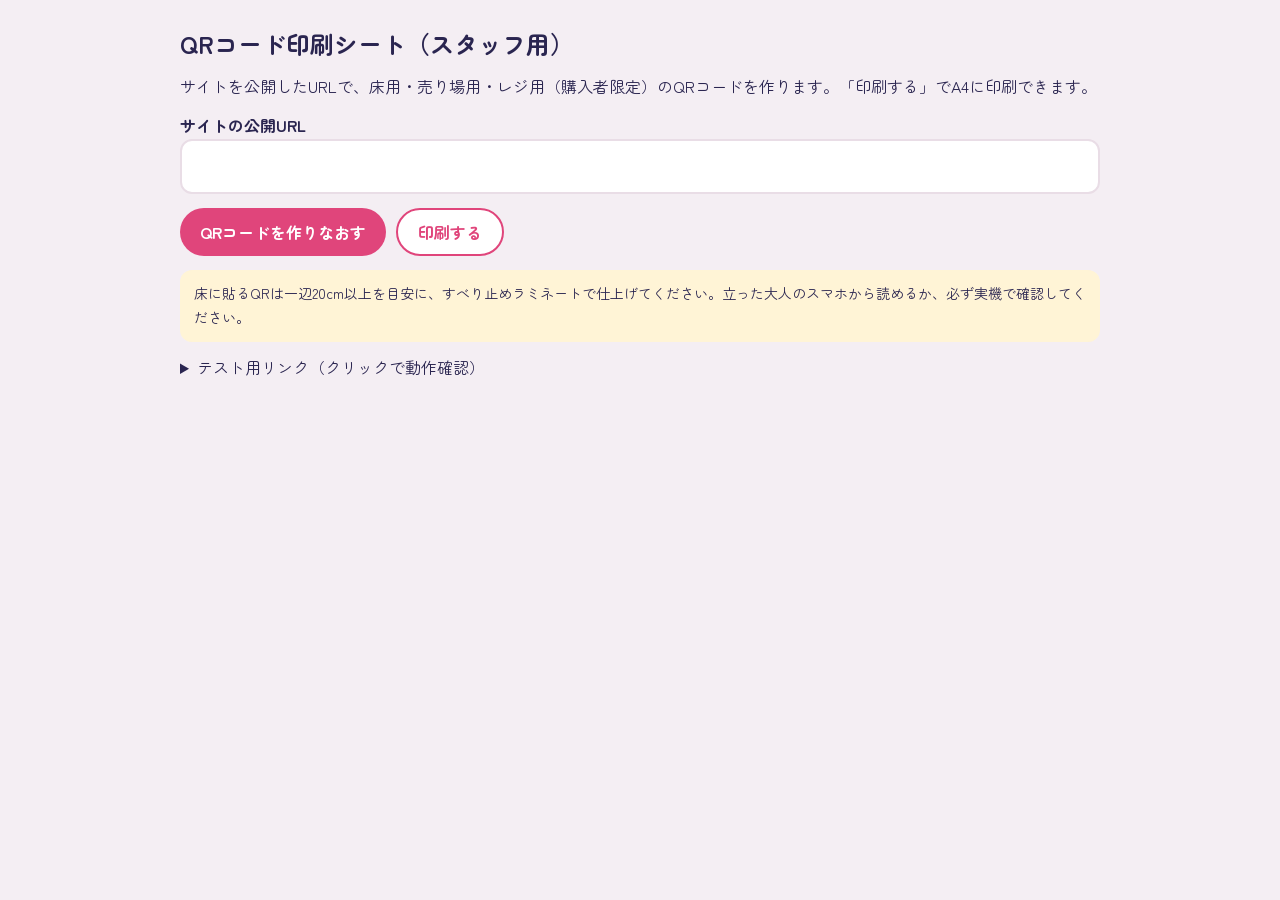
==== qr.html @ d699e220 "Add files via upload" ====
<!doctype html>
<html lang="ja">
<head>
  <meta charset="utf-8">
  <meta name="viewport" content="width=device-width, initial-scale=1, viewport-fit=cover">
  <title>QRコード印刷シート｜近未来なりきりランド（スタッフ用）</title>
  <meta name="robots" content="noindex">
  <link rel="icon" href="favicon.svg" type="image/svg+xml">
  <link rel="preconnect" href="https://fonts.googleapis.com">
  <link rel="preconnect" href="https://fonts.gstatic.com" crossorigin>
  <link href="https://fonts.googleapis.com/css2?family=Yusei+Magic&family=Zen+Maru+Gothic:wght@500;700;900&display=swap" rel="stylesheet">
  <style>
    :root { --rose:#E0457B; --night:#2A2550; --line:#E9DDE6; color-scheme: light; }
    * { box-sizing: border-box; }
    body { margin: 0; font-family: "Zen Maru Gothic", system-ui, sans-serif; color: var(--night); background: #F4EEF3; font-size: 16px; line-height: 1.7; }
    .panel { max-width: 960px; margin: 0 auto; padding: 24px 20px; }
    h1 { font-size: 24px; margin: 0 0 8px; }
    .panel p { margin: 0 0 12px; }
    label { display: block; font-weight: 700; margin-top: 12px; }
    input { width: 100%; font: inherit; padding: 12px 14px; border: 2px solid var(--line); border-radius: 12px; }
    input:focus-visible, button:focus-visible { outline: 3px solid #3FD6E0; outline-offset: 2px; }
    .row { display: flex; flex-wrap: wrap; gap: 10px; margin-top: 14px; }
    button { font: inherit; font-weight: 700; min-height: 48px; padding: 0 20px; border-radius: 999px; border: 0; background: var(--rose); color: #fff; cursor: pointer; }
    button.sub { background: #fff; color: var(--rose); border: 2px solid var(--rose); }
    .warn { padding: 12px 14px; border-radius: 12px; background: #FFF4D6; font-size: 14px; }
    .links { font-size: 14px; background: #fff; border-radius: 12px; padding: 12px 16px; overflow-x: auto; }
    .links a { color: var(--rose); word-break: break-all; }
    .sheet { max-width: 960px; margin: 0 auto; padding: 0 20px 40px; display: grid; grid-template-columns: repeat(auto-fill, minmax(280px, 1fr)); gap: 20px; }
    .qcard { background: #fff; border-radius: 24px; padding: 24px; text-align: center; border: 3px solid var(--c, var(--rose)); display: flex; flex-direction: column; align-items: center; gap: 6px; break-inside: avoid; }
    .qcard .ic { width: 64px; height: 64px; display: block; } .qcard .ic svg { width: 100%; height: 100%; }
    .qcard h2 { margin: 0; font-family: "Yusei Magic", "Zen Maru Gothic", sans-serif; font-weight: 400; font-size: 26px; }
    .qcard .place { margin: 0; font-size: 14px; color: #4A4670; }
    .qcard .qr { width: 100%; max-width: 260px; aspect-ratio: 1; margin: 8px 0; }
    .qcard .qr svg { width: 100%; height: 100%; display: block; }
    .qcard .how { margin: 0; font-weight: 700; }
    .qcard .gift { margin: 0; font-size: 14px; color: var(--rose); font-weight: 700; }
    .qcard .ev { margin: 6px 0 0; font-size: 13px; color: #4A4670; }
    .qcard.stage { grid-column: 1 / -1; border-width: 6px; border-radius: 50%; aspect-ratio: 1; width: min(100%, 520px); margin: 0 auto; justify-content: center; padding: 48px; }
    .qcard.stage h2 { font-size: 34px; }
    .qcard.stage .qr { max-width: 240px; }
    .dl { margin-top: 6px; min-height: 40px; font-size: 14px; background: #fff; color: var(--night); border: 2px solid var(--line); }
    @media print {
      @page { size: A4 portrait; margin: 12mm; }
      body { background: #fff; }
      .panel, .dl { display: none !important; }
      .sheet { display: block; padding: 0; max-width: none; }
      .qcard { width: 100%; height: 132mm; margin: 0 0 8mm; justify-content: center; page-break-inside: avoid; }
      .qcard .qr { max-width: 80mm; }
      .qcard.stage { width: 180mm; height: 180mm; margin: 30mm auto; page-break-after: always; }
      .qcard.stage .qr { max-width: 75mm; }
    }
  </style>
</head>
<body>
  <div class="panel">
    <h1>QRコード印刷シート（スタッフ用）</h1>
    <p>サイトを公開したURLで、床用・売り場用・レジ用（購入者限定）のQRコードを作ります。「印刷する」でA4に印刷できます。</p>
    <label for="base">サイトの公開URL</label>
    <input id="base" type="url" inputmode="url" autocomplete="off" spellcheck="false">
    <div class="row">
      <button id="make">QRコードを作りなおす</button>
      <button id="print" class="sub">印刷する</button>
    </div>
    <p class="warn" style="margin-top:14px">床に貼るQRは一辺20cm以上を目安に、すべり止めラミネートで仕上げてください。立った大人のスマホから読めるか、必ず実機で確認してください。</p>
    <details>
      <summary>テスト用リンク（クリックで動作確認）</summary>
      <div class="links" id="links"></div>
    </details>
  </div>
  <div id="sheet" class="sheet"></div>

  <script src="js/config.js"></script>
  <script src="js/art.js"></script>
  <script src="js/costumes.js"></script>
  <script src="vendor/qrcode.js"></script>
  <script src="js/qr.js"></script>
</body>
</html>
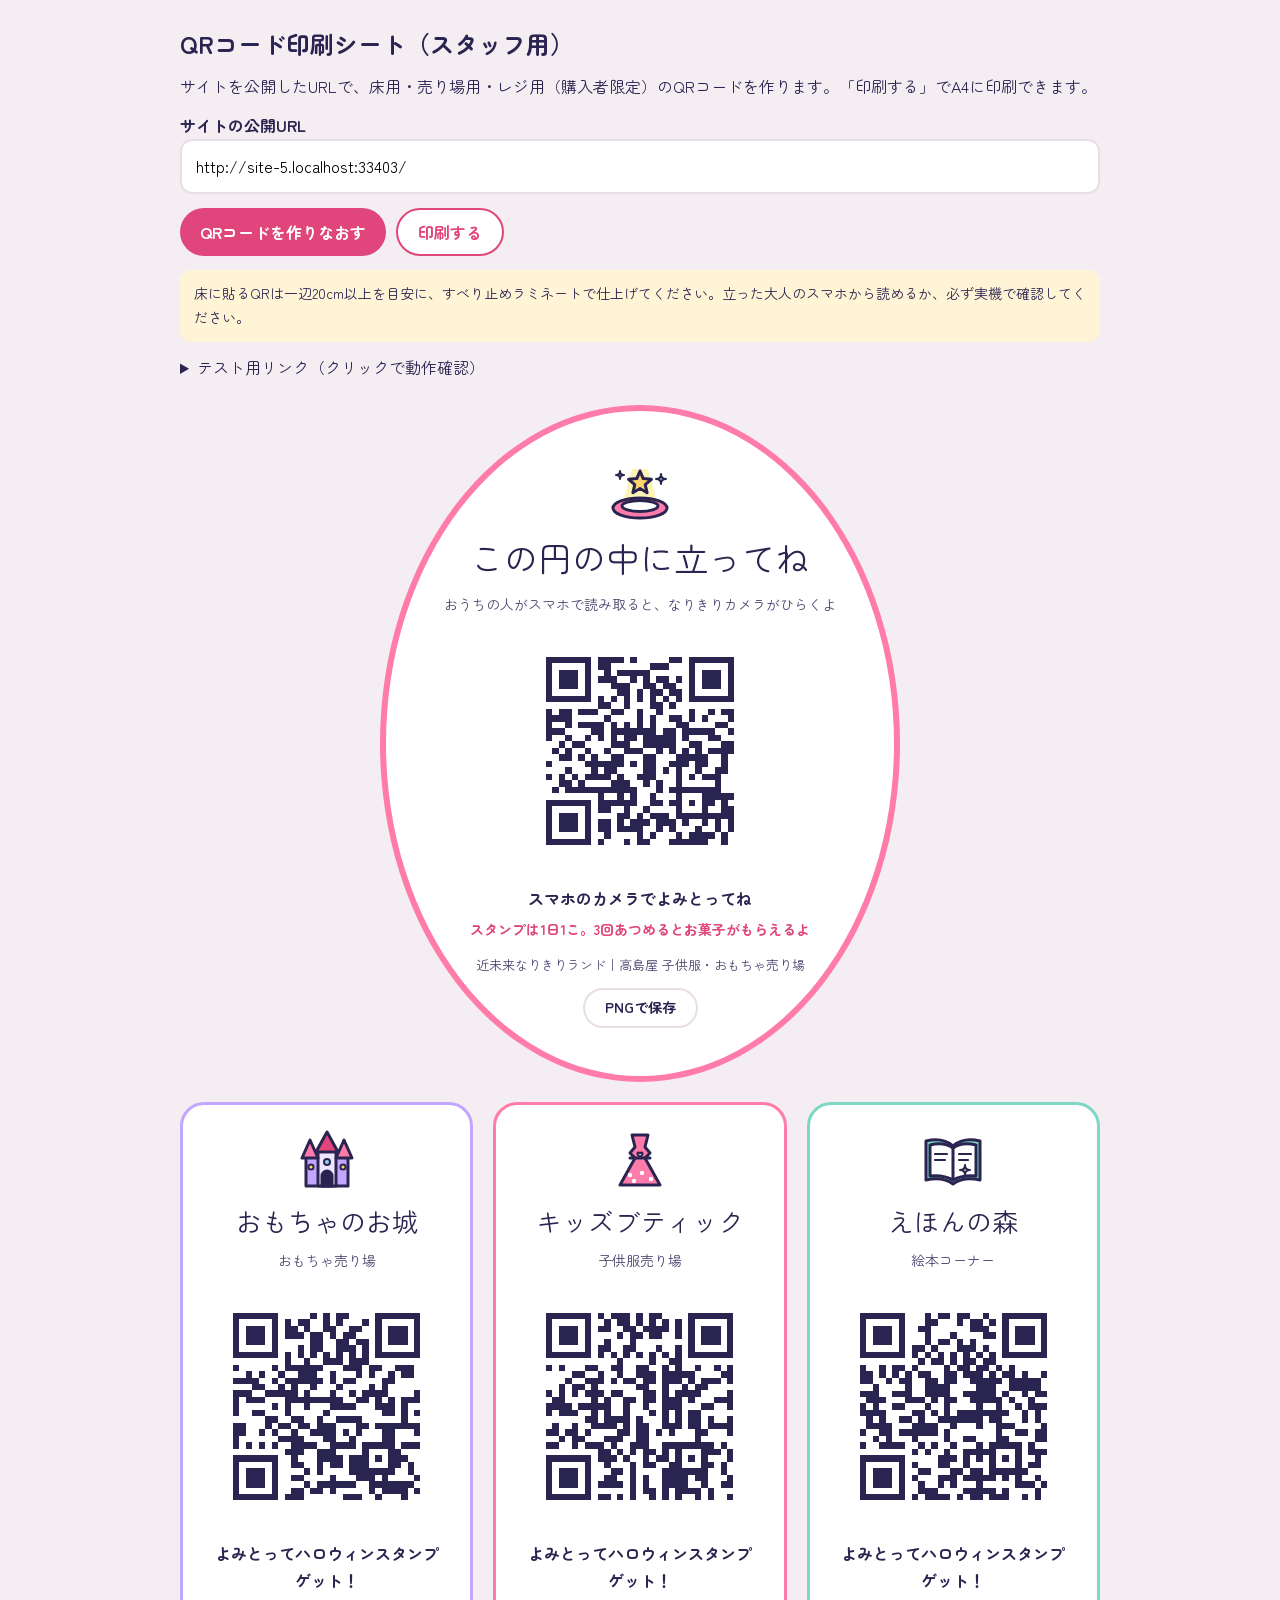
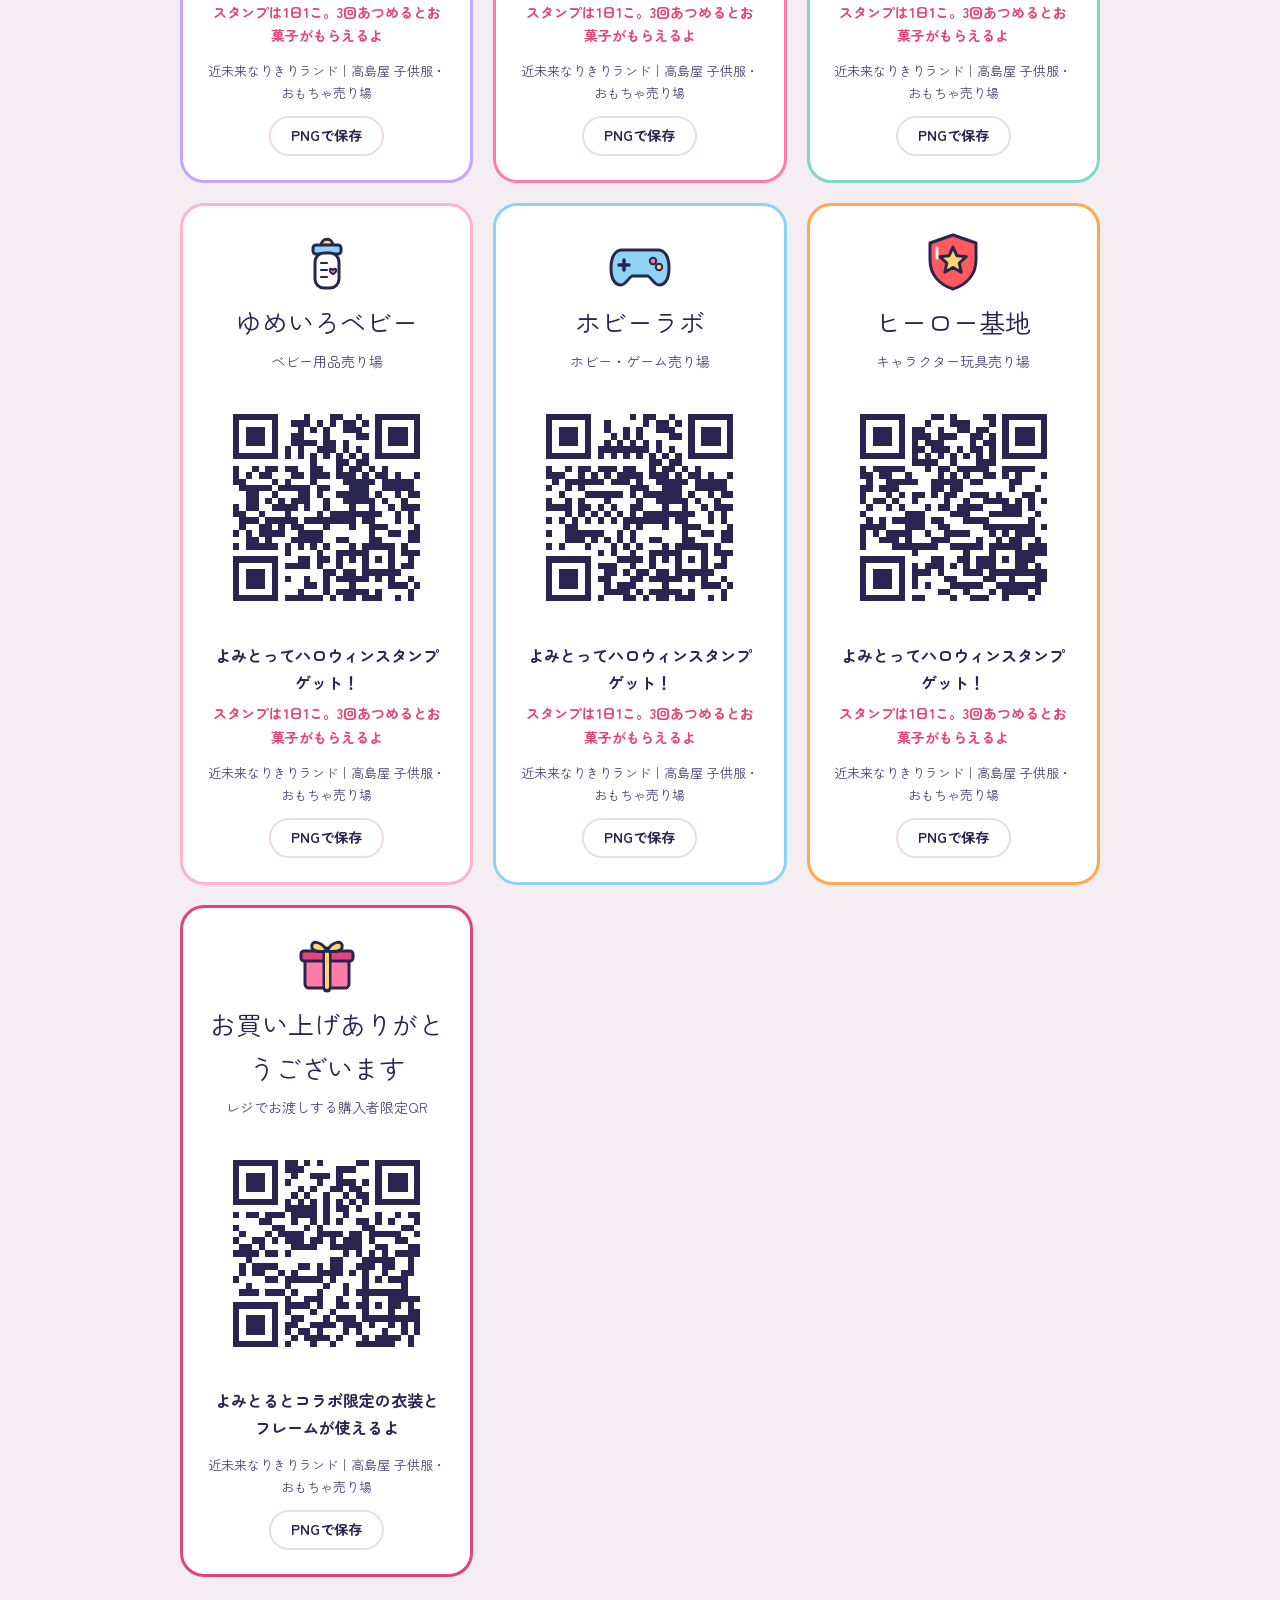
==== commit 9b58d78d: "Add files via upload" ====
--- a/qr.html
+++ b/qr.html
@@ -5,7 +5,7 @@
   <meta name="viewport" content="width=device-width, initial-scale=1, viewport-fit=cover">
   <title>QRコード印刷シート｜近未来なりきりランド（スタッフ用）</title>
   <meta name="robots" content="noindex">
-  <link rel="icon" href="favicon.svg" type="image/svg+xml">
+  <link rel="icon" href="data:image/svg+xml,%3Csvg%20xmlns%3D%22http%3A//www.w3.org/2000/svg%22%20viewBox%3D%220%200%2064%2064%22%20xmlns%3Ac2pa%3D%22http%3A//c2pa.org/manifest%22%3E%3Cdefs%3E%3ClinearGradient%20id%3D%22g%22%20x1%3D%220%22%20y1%3D%220%22%20x2%3D%221%22%20y2%3D%221%22%3E%3Cstop%20offset%3D%220%22%20stop-color%3D%22%23FF8FB1%22/%3E%3Cstop%20offset%3D%22.5%22%20stop-color%3D%22%23B9A2FF%22/%3E%3Cstop%20offset%3D%221%22%20stop-color%3D%22%237CF6FF%22/%3E%3C/linearGradient%3E%3C/defs%3E%3Ccircle%20cx%3D%2232%22%20cy%3D%2232%22%20r%3D%2228%22%20fill%3D%22%231E1B4B%22%20stroke%3D%22url%28%23g%29%22%20stroke-width%3D%226%22/%3E%3Cpath%20d%3D%22M32%2014%2036.7%2026.5%2050%2027.1%2039.6%2035.4%2043.2%2048.3%2032%2040.9%2020.8%2048.3%2024.4%2035.4%2014%2027.1%2027.3%2026.5Z%22%20fill%3D%22%23fff%22/%3E%3C/svg%3E%0A" type="image/svg+xml">
   <link rel="preconnect" href="https://fonts.googleapis.com">
   <link rel="preconnect" href="https://fonts.gstatic.com" crossorigin>
   <link href="https://fonts.googleapis.com/css2?family=Yusei+Magic&family=Zen+Maru+Gothic:wght@500;700;900&display=swap" rel="stylesheet">
@@ -69,10 +69,2660 @@
   </div>
   <div id="sheet" class="sheet"></div>
 
-  <script src="js/config.js"></script>
-  <script src="js/art.js"></script>
-  <script src="js/costumes.js"></script>
-  <script src="vendor/qrcode.js"></script>
-  <script src="js/qr.js"></script>
+<script>
+/* ==========================================================
+   近未来なりきりランド ― オリジナルイラスト集（SVG）
+   太めのふち線＋フラットな色で、シール帳のような世界観に統一
+   ========================================================== */
+(function () {
+  'use strict';
+  const N = '#2A2550';   // ふち線
+  const C = { pink: '#FF7BA9', rose: '#E0457B', red: '#FF5A5F', yellow: '#FFD66B', orange: '#FFA94D', gold: '#FFB938', mint: '#7FD8C6', sky: '#8FD3F4', lilac: '#C3A6FF', green: '#6BCB77', cheek: '#FF9EBB', white: '#FFFFFF' };
+
+  function starD(cx, cy, R, r, n = 5, rot = -90) {
+    let d = '';
+    for (let i = 0; i < n * 2; i++) {
+      const rr = i % 2 ? r : R;
+      const a = ((rot + (i * 180) / n) * Math.PI) / 180;
+      d += (i ? 'L' : 'M') + (cx + Math.cos(a) * rr).toFixed(1) + ' ' + (cy + Math.sin(a) * rr).toFixed(1);
+    }
+    return d + 'Z';
+  }
+  function sparkD(cx, cy, r) {
+    return `M${cx} ${cy - r}Q${cx} ${cy} ${cx + r} ${cy}Q${cx} ${cy} ${cx} ${cy + r}Q${cx} ${cy} ${cx - r} ${cy}Q${cx} ${cy} ${cx} ${cy - r}Z`;
+  }
+  function heartD(x, y, s) {
+    return `M${x} ${y + s * 0.45}C${x + s * 1.1} ${y - s * 0.25} ${x + s * 0.55} ${y - s * 1.05} ${x} ${y - s * 0.4}C${x - s * 0.55} ${y - s * 1.05} ${x - s * 1.1} ${y - s * 0.25} ${x} ${y + s * 0.45}Z`;
+  }
+  const face = (cx, cy, k = 1) => `
+    <circle cx="${cx - 6 * k}" cy="${cy}" r="${2.2 * k}" fill="${N}" stroke="none"/>
+    <circle cx="${cx + 6 * k}" cy="${cy}" r="${2.2 * k}" fill="${N}" stroke="none"/>
+    <path d="M${cx - 3.5 * k} ${cy + 5 * k}q${3.5 * k} ${3.5 * k} ${7 * k} 0" fill="none" stroke-width="${2.4 * k}"/>
+    <ellipse cx="${cx - 11 * k}" cy="${cy + 5 * k}" rx="${3 * k}" ry="${2 * k}" fill="${C.cheek}" stroke="none"/>
+    <ellipse cx="${cx + 11 * k}" cy="${cy + 5 * k}" rx="${3 * k}" ry="${2 * k}" fill="${C.cheek}" stroke="none"/>`;
+  const shine = (d) => `<path d="${d}" fill="none" stroke="#fff" stroke-width="3" opacity=".9"/>`;
+  const svg = (body, vb = '0 0 64 64', defs = '') =>
+    `<svg xmlns="http://www.w3.org/2000/svg" viewBox="${vb}">${defs ? '<defs>' + defs + '</defs>' : ''}<g stroke="${N}" stroke-width="3" stroke-linejoin="round" stroke-linecap="round">${body}</g></svg>`;
+
+  /* ---------------- アイコン（64×64） ---------------- */
+  const I = {};
+  I.crown = svg(`
+    <path d="M9 46 7 20l14 11 11-17 11 17 14-11-2 26Z" fill="${C.yellow}"/>
+    <rect x="8" y="44" width="48" height="10" rx="4" fill="${C.gold}"/>
+    <circle cx="7" cy="19" r="4" fill="${C.pink}"/><circle cx="32" cy="12" r="4" fill="${C.mint}"/><circle cx="57" cy="19" r="4" fill="${C.pink}"/>
+    <circle cx="20" cy="49" r="2.6" fill="${C.pink}" stroke-width="2"/><circle cx="32" cy="49" r="2.6" fill="${C.sky}" stroke-width="2"/><circle cx="44" cy="49" r="2.6" fill="${C.pink}" stroke-width="2"/>
+    ${shine('M15 27l2 12')}`);
+  I['crown-gold'] = svg(`
+    <path d="${sparkD(10, 12, 7)}" fill="${C.yellow}" stroke-width="2"/><path d="${sparkD(55, 9, 5)}" fill="#fff" stroke-width="2"/>
+    <path d="M10 50 8 26l13 10 11-16 11 16 13-10-2 24Z" fill="${C.gold}"/>
+    <rect x="9" y="48" width="46" height="9" rx="4" fill="${C.yellow}"/>
+    <path d="${heartD(32, 39, 6)}" fill="${C.rose}" stroke-width="2"/>
+    ${shine('M16 32l2 12')}`);
+  I.star = svg(`<path d="${starD(32, 35, 28, 13)}" fill="${C.yellow}"/>${face(32, 36, 0.9)}`);
+  I.rocket = svg(`
+    <path d="M22 35 10 48l13-2Z" fill="${C.pink}"/><path d="M42 35l12 13-13-2Z" fill="${C.pink}"/>
+    <path d="M27 45q5 17 10 0Z" fill="${C.orange}"/>
+    <path d="M32 4c11 8 14 23 10 41H22C18 27 21 12 32 4Z" fill="#fff"/>
+    <path d="M25 13q7-4 14 0" fill="none"/>
+    <circle cx="32" cy="26" r="6.5" fill="${C.sky}"/>${shine('M29 23q1-2 3-2.5')}`);
+  I.rose = svg(`
+    <path d="M32 38v20" fill="none"/>
+    <path d="M32 52c-10-1-15-7-16-13 9 0 14 5 16 13Z" fill="${C.green}"/>
+    <path d="M32 46c6-1 11-5 12-10-7 0-11 4-12 10Z" fill="${C.green}"/>
+    <path d="M16 22c0-10 7-15 16-15s16 5 16 15c0 10-7 17-16 17S16 32 16 22Z" fill="${C.rose}"/>
+    <path d="M25 19c2-6 11-6 13 0-1 5-8 6-10 2" fill="none" stroke-width="2.6"/>
+    <path d="M20 25c5 7 19 7 24-2" fill="none" stroke-width="2.6"/>${shine('M21 15q2-3 5-4')}`);
+  I.tiara = svg(`
+    <path d="M24 32 32 22l8 10" fill="none"/>
+    <path d="M7 46c6-11 15-16 25-16s19 5 25 16c-8-4-16-6-25-6S15 42 7 46Z" fill="#EEF0FF"/>
+    <path d="M32 6l8 12-8 10-8-10Z" fill="${C.lilac}"/>
+    <circle cx="17" cy="37" r="3.4" fill="${C.sky}"/><circle cx="47" cy="37" r="3.4" fill="${C.sky}"/>
+    ${shine('M29 13l3-4')}`);
+  I.wand = svg(`<path d="M12 54 36 30" stroke-width="7"/><path d="M12 54 36 30" stroke="${C.pink}" stroke-width="3"/><path d="${starD(42, 22, 17, 8)}" fill="${C.yellow}"/><path d="${sparkD(56, 46, 5)}" fill="#fff" stroke-width="2"/><path d="${sparkD(20, 12, 4)}" fill="#fff" stroke-width="2"/>`);
+  I.apple = svg(`
+    <path d="M32 18c-6-5-21-4-22 10-1 14 9 27 22 25 13 2 23-11 22-25-1-14-16-15-22-10Z" fill="${C.red}"/>
+    <path d="M32 18c0-5 2-9 5-11" fill="none"/>
+    <path d="M36 12c6-6 14-4 15 0-5 5-12 5-15 0Z" fill="${C.green}"/>
+    ${face(32, 34)}${shine('M16 28q1-5 5-7')}`);
+  I.slipper = svg(`
+    <path d="M8 46C8 38 16 36 24 36c8 0 14-6 20-14l10-2c3 6 3 12 0 16l-2 20h-5l-1-14c-10 2-20 8-30 9-5 0-8-2-8-5Z" fill="#D6EEFF"/>
+    <path d="M24 36c8 0 14-5 18-10" fill="none" stroke="#fff" stroke-width="2.6"/>
+    <path d="${sparkD(16, 18, 7)}" fill="#fff" stroke-width="2"/><path d="${sparkD(30, 10, 4)}" fill="${C.yellow}" stroke-width="2"/><path d="${heartD(26, 44, 3.5)}" fill="${C.pink}" stroke="none"/>`);
+  I.shield = svg(`
+    <path d="M32 5 55 13v17c0 15-10 25-23 29C19 55 9 45 9 30V13Z" fill="${C.red}"/>
+    <path d="${starD(32, 31, 14, 6.5)}" fill="${C.yellow}"/>${shine('M16 18v10')}`);
+  I.helmet = svg(`
+    <path d="M46 12l6-8" fill="none"/><circle cx="53" cy="4.5" r="3.5" fill="${C.yellow}"/>
+    <rect x="16" y="50" width="32" height="10" rx="4" fill="${C.pink}"/>
+    <circle cx="32" cy="30" r="22" fill="#fff"/>
+    <rect x="15" y="19" width="34" height="22" rx="11" fill="${N}"/>
+    <path d="M21 26q3-4 8-4" fill="none" stroke="#fff"/><circle cx="41" cy="33" r="2" fill="${C.sky}" stroke="none"/>`);
+  I.angel = svg(`
+    <ellipse cx="32" cy="11" rx="15" ry="5.5" fill="none" stroke-width="8"/><ellipse cx="32" cy="11" rx="15" ry="5.5" fill="none" stroke="${C.yellow}" stroke-width="3.5"/>
+    <path d="M29 40c-6-11-19-14-25-7 2 9 11 15 23 13Z" fill="#fff"/><path d="M35 40c6-11 19-14 25-7-2 9-11 15-23 13Z" fill="#fff"/>
+    <path d="M12 36q6-1 11 3M52 36q-6-1-11 3" fill="none" stroke-width="2"/>
+    <path d="${heartD(32, 44, 9)}" fill="${C.pink}"/>`);
+  I.cyber = svg(`
+    <path d="M5 24h54v9c0 7-5 11-11 11h-8c-4 0-6-4-8-6-2 2-4 6-8 6h-8C10 44 5 40 5 33Z" fill="url(#gcy)"/>
+    <path d="M11 30l8-4M14 35l12-6M40 30l8-4" fill="none" stroke="#fff" stroke-width="2.6"/>
+    <path d="${sparkD(55, 12, 6)}" fill="#fff" stroke-width="2"/>`, '0 0 64 64',
+    `<linearGradient id="gcy" x1="0" x2="1"><stop offset="0" stop-color="#FF7BD5"/><stop offset=".5" stop-color="#B78CFF"/><stop offset="1" stop-color="#5EE7F2"/></linearGradient>`);
+  I.museum = svg(`
+    <rect x="7" y="9" width="50" height="46" rx="5" fill="${C.gold}"/>
+    <rect x="15" y="17" width="34" height="30" rx="2" fill="${C.sky}"/>
+    <path d="M15 40c8-8 14-8 20-2 4-4 9-5 14-1v10H15Z" fill="${C.green}" stroke-width="2.4"/>
+    <circle cx="40" cy="26" r="4" fill="${C.yellow}" stroke-width="2.4"/>
+    <circle cx="10" cy="12" r="1.6" fill="#fff" stroke="none"/><circle cx="54" cy="52" r="1.6" fill="#fff" stroke="none"/>`);
+  I.teacup = svg(`
+    <g transform="rotate(14 46 20)"><rect x="35" y="5" width="22" height="30" rx="4" fill="#fff"/><path d="${heartD(46, 21, 5.5)}" fill="${C.red}" stroke="none"/></g>
+    <ellipse cx="29" cy="55" rx="23" ry="5" fill="${C.sky}"/>
+    <path d="M46 33c9 0 9 11 0 11" fill="none" stroke-width="4"/>
+    <path d="M11 29h36v6c0 10-8 18-18 18S11 45 11 35Z" fill="${C.yellow}"/>
+    <path d="M17 36h24" fill="none" stroke="${C.lilac}" stroke-width="3"/>
+    <path d="M21 22q-3-4 0-8M30 21q-3-4 0-8" fill="none" stroke-width="2.4"/>`);
+  I.leaf = svg(`
+    <path d="M9 55C9 28 28 9 55 9c0 27-19 46-46 46Z" fill="${C.green}"/>
+    <path d="M13 51 41 23M27 37l-1-10M34 30l9 1" fill="none" stroke-width="2.6"/>
+    <path d="${sparkD(50, 47, 7)}" fill="${C.yellow}" stroke-width="2"/><path d="${sparkD(41, 56, 3.5)}" fill="#fff" stroke-width="1.8"/>`);
+  I.ribbon = svg(`
+    <path d="M29 33 21 55l7-3 4 6 1-23Z" fill="${C.pink}"/><path d="M35 33l8 22-7-3-4 6-1-23Z" fill="${C.pink}"/>
+    <path d="M32 31C24 15 7 13 7 24s11 17 25 7Z" fill="${C.pink}"/><path d="M32 31c8-16 25-18 25-7s-11 17-25 7Z" fill="${C.pink}"/>
+    <path d="M13 22q3-3 8-2M51 22q-3-3-8-2" fill="none" stroke="#fff" stroke-width="2.6"/>
+    <circle cx="32" cy="31" r="6.5" fill="${C.rose}"/>`);
+  I.hologram = svg(`
+    <path d="${sparkD(30, 32, 25)}" fill="url(#gho)"/>
+    <path d="${sparkD(53, 13, 7)}" fill="${C.yellow}" stroke-width="2"/><path d="${sparkD(52, 52, 5)}" fill="#fff" stroke-width="2"/>
+    ${shine('M25 22q3-3 5-9')}`, '0 0 64 64',
+    `<linearGradient id="gho" x1="0" y1="0" x2="1" y2="1"><stop offset="0" stop-color="#FF9BD0"/><stop offset=".5" stop-color="#C3A6FF"/><stop offset="1" stop-color="#7CF0F5"/></linearGradient>`);
+  I.flame = svg(`
+    <path d="M32 59c-13 0-19-8-19-18 0-11 9-15 9-25 6 4 8 10 8 14 2-6 6-10 6-19 11 8 15 19 15 30 0 10-6 18-19 18Z" fill="${C.orange}"/>
+    <path d="M32 56c-7 0-10-4-10-9 0-6 5-9 6-13 3 3 4 6 4 9 2-2 4-5 4-9 4 4 6 8 6 12 0 6-3 10-10 10Z" fill="${C.yellow}" stroke-width="2.4"/>
+    <circle cx="28" cy="46" r="1.8" fill="${N}" stroke="none"/><circle cx="36" cy="46" r="1.8" fill="${N}" stroke="none"/>
+    <path d="M30 50q2 2 4 0" fill="none" stroke-width="2"/>`);
+  I.cat = svg(`
+    <path d="M11 52c-4-10-3-21 2-27L11 7l15 11c4-1 8-1 12 0L53 7l-2 18c5 6 6 17 2 27-9 7-33 7-42 0Z" fill="#fff"/>
+    <path d="M15 13l1 9 6-4ZM49 13l-1 9-6-4Z" fill="${C.pink}" stroke="none"/>
+    <path d="M21 36q4-4 8 0M35 36q4-4 8 0" fill="none"/>
+    <path d="M30 42h4l-2 2.5Z" fill="${C.pink}" stroke-width="2"/>
+    <path d="M6 40l12 2M6 47l12-2M58 40l-12 2M58 47l-12-2" fill="none" stroke-width="2.2"/>
+    <ellipse cx="19" cy="44" rx="3" ry="2" fill="${C.cheek}" stroke="none"/><ellipse cx="45" cy="44" rx="3" ry="2" fill="${C.cheek}" stroke="none"/>`);
+  I.bunny = svg(`
+    <path d="M22 34C14 22 13 5 20 4s11 16 9 30Z" fill="#fff"/><path d="M42 34c8-12 9-29 2-30s-11 16-9 30Z" fill="#fff"/>
+    <path d="M22 28c-4-8-4-17-1-18 3 1 5 10 5 18Z M42 28c4-8 4-17 1-18-3 1-5 10-5 18Z" fill="${C.pink}" stroke="none"/>
+    <ellipse cx="32" cy="44" rx="20" ry="16" fill="#fff"/>${face(32, 44, 0.85)}`);
+  I.heart = svg(`<path d="${heartD(32, 34, 26)}" fill="${C.pink}"/>${shine('M16 22q2-5 7-6')}`);
+  I.sparkle = svg(`<path d="${sparkD(28, 34, 22)}" fill="${C.yellow}"/><path d="${sparkD(52, 14, 8)}" fill="#fff" stroke-width="2"/><path d="${sparkD(51, 50, 5)}" fill="${C.pink}" stroke-width="2"/>`);
+  /* ハロウィン */
+  I.pumpkin = svg(`
+    <path d="M32 16c0-5 2-9 6-11" fill="none" stroke-width="3.5"/>
+    <path d="M36 11c4-4 10-3 12 0-4 3-9 4-12 0Z" fill="${C.green}"/>
+    <path d="M32 16c-6-3-14-3-19 2-7 7-7 25 1 32 6 5 13 4 18 1 5 3 12 4 18-1 8-7 8-25 1-32-5-5-13-5-19-2Z" fill="${C.orange}"/>
+    <path d="M24 18c-5 8-5 24 0 32M40 18c5 8 5 24 0 32" fill="none" stroke-width="2.4"/>
+    <path d="M20 33l4-6 4 6Z M36 33l4-6 4 6Z" fill="${N}" stroke-width="2"/>
+    <path d="M22 40q10 8 20 0" fill="none"/>
+    <ellipse cx="17" cy="40" rx="3" ry="2" fill="${C.cheek}" stroke="none"/><ellipse cx="47" cy="40" rx="3" ry="2" fill="${C.cheek}" stroke="none"/>`);
+  I.ghost = svg(`
+    <path d="M14 55V28C14 16 22 8 32 8s18 8 18 20v27l-6-5-6 5-6-5-6 5-6-5Z" fill="#fff"/>
+    <ellipse cx="26" cy="28" rx="2.6" ry="3.6" fill="${N}" stroke="none"/><ellipse cx="38" cy="28" rx="2.6" ry="3.6" fill="${N}" stroke="none"/>
+    <ellipse cx="32" cy="37" rx="3" ry="3.6" fill="${C.pink}" stroke-width="2"/>
+    <ellipse cx="20" cy="34" rx="3" ry="2" fill="${C.cheek}" stroke="none"/><ellipse cx="44" cy="34" rx="3" ry="2" fill="${C.cheek}" stroke="none"/>
+    ${shine('M20 18q3-5 8-6')}`);
+  I.bat = svg(`
+    <path d="M26 31C20 21 10 19 3 23c5 2 6 7 5 10 4-2 9-1 11 3 2-3 5-4 8-3Z" fill="${C.lilac}"/>
+    <path d="M38 31c6-10 16-12 23-8-5 2-6 7-5 10-4-2-9-1-11 3-2-3-5-4-8-3Z" fill="${C.lilac}"/>
+    <path d="M24 25l1-10 5 6Z M40 25l-1-10-5 6Z" fill="#8E6FD6"/>
+    <ellipse cx="32" cy="33" rx="10" ry="12" fill="#8E6FD6"/>
+    <circle cx="28" cy="31" r="2.8" fill="#fff" stroke-width="1.6"/><circle cx="36" cy="31" r="2.8" fill="#fff" stroke-width="1.6"/>
+    <circle cx="28.5" cy="31.5" r="1.2" fill="${N}" stroke="none"/><circle cx="36.5" cy="31.5" r="1.2" fill="${N}" stroke="none"/>
+    <path d="M29 38q3 3 6 0" fill="none" stroke-width="2"/><path d="M30 38.5l1 2.5 1-2.2Z" fill="#fff" stroke="none"/>`);
+  I.witch = svg(`
+    <path d="M18 46c2-12 6-26 14-36 4-4 11-4 14 1-6 0-9 3-10 9l4 26Z" fill="#8E6FD6"/>
+    <path d="M18 40c8 2 16 2 23 0l1 6c-8 2-17 2-25 0Z" fill="${C.orange}"/>
+    <path d="M5 48c9 5 45 5 54 0-5-5-49-5-54 0Z" fill="${C.lilac}"/>
+    <path d="${starD(30, 43, 5.5, 2.6)}" fill="${C.yellow}" stroke-width="2"/>
+    <path d="${sparkD(52, 14, 5)}" fill="${C.yellow}" stroke-width="2"/>`);
+  I.candy = svg(`
+    <path d="M17 32 5 21v22Z" fill="${C.pink}"/><path d="M47 32l12-11v22Z" fill="${C.pink}"/>
+    <circle cx="32" cy="32" r="16" fill="${C.yellow}"/>
+    <path d="M22 21c8 4 8 18 0 22M32 16c6 6 6 26 0 32M42 21c-8 4-8 18 0 22" fill="none" stroke="${C.orange}" stroke-width="3"/>
+    <circle cx="32" cy="32" r="16" fill="none"/>${shine('M22 25q2-4 6-5')}`);
+  I.moon = svg(`
+    <path d="M38 6a26 26 0 1 0 20 40A22 22 0 1 1 38 6Z" fill="${C.yellow}"/>
+    <path d="M22 32q3 3 6 0M33 36q3 3 6 0" fill="none" stroke-width="2.4"/>
+    <ellipse cx="22" cy="40" rx="3" ry="2" fill="${C.cheek}" stroke="none"/>
+    <path d="${sparkD(52, 12, 5)}" fill="#fff" stroke-width="2"/>`);
+  I.blackcat = svg(`
+    <path d="M11 52c-4-10-3-21 2-27L11 7l15 11c4-1 8-1 12 0L53 7l-2 18c5 6 6 17 2 27-9 7-33 7-42 0Z" fill="#4A4280"/>
+    <path d="M15 13l1 9 6-4ZM49 13l-1 9-6-4Z" fill="${C.pink}" stroke="none"/>
+    <ellipse cx="24" cy="35" rx="4" ry="5" fill="${C.yellow}" stroke-width="2"/><ellipse cx="40" cy="35" rx="4" ry="5" fill="${C.yellow}" stroke-width="2"/>
+    <path d="M24 32v6M40 32v6" fill="none" stroke-width="2"/>
+    <path d="M30 43h4l-2 2.5Z" fill="${C.pink}" stroke-width="2"/>
+    <path d="M6 41l12 2M6 48l12-2M58 41l-12 2M58 48l-12-2" fill="none" stroke-width="2.2"/>`);
+  I.gift = svg(`
+    <rect x="10" y="27" width="44" height="29" rx="4" fill="${C.pink}"/>
+    <rect x="6" y="19" width="52" height="10" rx="3" fill="${C.rose}"/>
+    <path d="M32 19v37" stroke-width="9"/><path d="M32 20v35" stroke="${C.yellow}" stroke-width="4"/>
+    <path d="M32 19c-6-11-17-11-15-3 2 4 9 4 15 3Z M32 19c6-11 17-11 15-3-2 4-9 4-15 3Z" fill="${C.yellow}"/>`);
+  I.collab = svg(`
+    <path d="${heartD(22, 34, 15)}" fill="${C.pink}"/><path d="${starD(44, 30, 16, 7.5)}" fill="${C.yellow}"/>
+    <path d="${sparkD(14, 12, 5)}" fill="#fff" stroke-width="2"/><path d="${sparkD(52, 54, 5)}" fill="${C.mint}" stroke-width="2"/>`);
+  /* スポット */
+  I.stage = svg(`
+    <path d="M14 46 24 10h16l10 36Z" fill="#FFF3B0" stroke="none" opacity=".9"/>
+    <ellipse cx="32" cy="49" rx="27" ry="10" fill="${C.pink}"/><ellipse cx="32" cy="47" rx="18" ry="5.5" fill="#fff"/>
+    <path d="${starD(32, 24, 12, 5.5)}" fill="${C.yellow}"/>
+    <path d="${sparkD(12, 16, 4)}" fill="#fff" stroke-width="2"/><path d="${sparkD(53, 20, 5)}" fill="${C.mint}" stroke-width="2"/>`);
+  I.castle = svg(`
+    <rect x="11" y="28" width="42" height="29" fill="${C.lilac}"/>
+    <rect x="23" y="22" width="18" height="35" fill="#EEE6FF"/>
+    <path d="M7 29 15 11l8 18Z M41 29l8-18 8 18Z" fill="${C.pink}"/><path d="M21 23 32 3l11 20Z" fill="${C.rose}"/>
+    <path d="M27 57V47a5 5 0 0 1 10 0v10Z" fill="${N}"/>
+    <circle cx="16" cy="38" r="2.6" fill="${C.yellow}" stroke-width="2"/><circle cx="48" cy="38" r="2.6" fill="${C.yellow}" stroke-width="2"/><circle cx="32" cy="33" r="3" fill="${C.sky}" stroke-width="2"/>`);
+  I.dress = svg(`
+    <path d="M24 6h16l-3 12 5 6-5 5 15 27H12l15-27-5-5 5-6Z" fill="${C.pink}"/>
+    <path d="M22 29h20" fill="none"/><path d="${heartD(32, 26, 4)}" fill="#fff" stroke-width="2"/>
+    <circle cx="22" cy="46" r="2.2" fill="#fff" stroke="none"/><circle cx="34" cy="44" r="2.2" fill="#fff" stroke="none"/><circle cx="43" cy="50" r="2.2" fill="#fff" stroke="none"/><circle cx="26" cy="52" r="2.2" fill="#fff" stroke="none"/>`);
+  I.book = svg(`
+    <path d="M32 17C24 10 14 10 5 12v39c9-2 19-2 27 4 8-6 18-6 27-4V12c-9-2-19-2-27 5Z" fill="${C.mint}"/>
+    <path d="M32 19c-7-5-15-5-23-3v31c8-1 16 0 23 4 7-4 15-5 23-4V16c-8-2-16-2-23 3Z" fill="#fff"/>
+    <path d="M32 19v32" fill="none"/>
+    <path d="M14 25h12M14 31h10M38 25h12M38 31h9" fill="none" stroke-width="2.2"/>
+    <path d="${sparkD(44, 41, 5)}" fill="${C.yellow}" stroke-width="2"/>`);
+  I.bottle = svg(`
+    <path d="M26 16c0-9 12-9 12 0Z" fill="${C.yellow}"/>
+    <rect x="18" y="15" width="28" height="9" rx="3" fill="${C.sky}"/>
+    <rect x="20" y="23" width="24" height="35" rx="9" fill="#fff"/>
+    <path d="M26 33h6M26 40h6M26 47h6" fill="none" stroke-width="2.2"/>
+    <path d="${heartD(38, 42, 5)}" fill="${C.pink}" stroke-width="2"/>`);
+  I.controller = svg(`
+    <path d="M14 20h36c7 0 11 7 11 18s-4 17-10 17c-5 0-7-7-11-9H24c-4 2-6 9-11 9-6 0-10-6-10-17s4-18 11-18Z" fill="${C.sky}"/>
+    <path d="M16 30v10M11 35h10" fill="none" stroke-width="3.5"/>
+    <circle cx="45" cy="31" r="3.2" fill="${C.pink}" stroke-width="2"/><circle cx="51" cy="37" r="3.2" fill="${C.yellow}" stroke-width="2"/>`);
+
+  /* ---------------- 写真デコ用スタンプ ---------------- */
+  const S = [];
+  const add = (id, name, body, vb = '0 0 64 64', w = 0.3, defs = '') => S.push({ id, name, svg: svg(body, vb, defs), w });
+  add('neko', 'ねこみみ', `
+    <path d="M14 66C16 44 20 24 30 8c12 10 24 24 32 42" fill="none" stroke-width="5"/>
+    <path d="M28 24c-2 10-3 20-2 30 9-4 16-8 23-10Z" fill="${C.pink}" stroke="none"/>
+    <path d="M146 66c-2-22-6-42-16-58-12 10-24 24-32 42" fill="none" stroke-width="5"/>
+    <path d="M132 24c2 10 3 20 2 30-9-4-16-8-23-10Z" fill="${C.pink}" stroke="none"/>`, '0 0 160 72', 0.5);
+  add('usagi', 'うさみみ', `
+    <path d="M44 96C26 70 22 18 38 8s26 40 22 88Z" fill="#FFE3EE"/><path d="M42 80c-8-18-10-48-2-56 8 6 10 38 8 56Z" fill="${C.pink}" stroke="none"/>
+    <path d="M96 96c18-26 22-78 6-88S76 48 80 96Z" fill="#FFE3EE"/><path d="M98 80c8-18 10-48 2-56-8 6-10 38-8 56Z" fill="${C.pink}" stroke="none"/>
+    <path d="M70 84C62 70 46 70 46 80s14 14 24 4Z" fill="${C.rose}"/><path d="M70 84c8-14 24-14 24-4s-14 14-24 4Z" fill="${C.rose}"/><circle cx="70" cy="84" r="6" fill="${C.pink}"/>`, '0 0 140 100', 0.45);
+  add('crown', 'おうかん', I.crown.replace(/^<svg[^>]*><g[^>]*>|<\/g><\/svg>$/g, ''), '0 0 64 64', 0.32);
+  add('tiara', 'ティアラ', I.tiara.replace(/^<svg[^>]*><g[^>]*>|<\/g><\/svg>$/g, ''), '0 0 64 64', 0.32);
+  add('ribbon', 'リボン', I.ribbon.replace(/^<svg[^>]*><g[^>]*>|<\/g><\/svg>$/g, ''), '0 0 64 64', 0.28);
+  add('halo', '天使のわっか', `
+    <ellipse cx="60" cy="22" rx="52" ry="14" fill="none" stroke="#FFF4C2" stroke-width="16" opacity=".55"/>
+    <ellipse cx="60" cy="22" rx="52" ry="14" fill="none" stroke-width="10"/><ellipse cx="60" cy="22" rx="52" ry="14" fill="none" stroke="${C.yellow}" stroke-width="5"/>`, '0 0 120 44', 0.38);
+  add('wings', 'てんしのはね', `
+    <path d="M96 60C80 30 50 10 10 18c4 18 18 26 30 28-10 4-16 12-14 22 18 4 40 0 70-8Z" fill="#fff"/>
+    <path d="M24 30q20 0 40 14M34 54q22-2 46-2" fill="none" stroke-width="2.4"/>
+    <path d="M104 60c16-30 46-50 86-42-4 18-18 26-30 28 10 4 16 12 14 22-18 4-40 0-70-8Z" fill="#fff"/>
+    <path d="M176 30q-20 0-40 14M166 54q-22-2-46-2" fill="none" stroke-width="2.4"/>`, '0 0 200 84', 0.7);
+  add('flower', 'お花のかんむり', [0, 1, 2, 3, 4, 5].map((i) => {
+    const x = 16 + i * 25.6, y = 26 + Math.abs(2.5 - i) * 5;
+    const col = [C.pink, '#fff', C.yellow, C.lilac, '#fff', C.pink][i];
+    return `<path d="M${x - 14} ${y + 6}q8 8 16 2" fill="${C.green}"/>` + [0, 72, 144, 216, 288].map((a) => `<circle cx="${(x + Math.cos(a * Math.PI / 180) * 7).toFixed(1)}" cy="${(y + Math.sin(a * Math.PI / 180) * 7).toFixed(1)}" r="6.5" fill="${col}" stroke-width="2.4"/>`).join('') + `<circle cx="${x}" cy="${y}" r="4" fill="${C.gold}" stroke-width="2"/>`;
+  }).join(''), '0 0 160 56', 0.5);
+  add('heart-glasses', 'ハートめがね', `
+    <path d="M58 30h24" fill="none" stroke-width="5"/>
+    <path d="${heartD(32, 34, 26)}" fill="${C.pink}" fill-opacity=".85"/><path d="${heartD(108, 34, 26)}" fill="${C.pink}" fill-opacity=".85"/>
+    ${shine('M18 22q3-5 9-6')}${shine('M94 22q3-5 9-6')}`, '0 0 140 60', 0.45);
+  add('whisker', 'ひげ＆はな', `
+    <path d="M72 18h16l-8 9Z" fill="${C.pink}"/>
+    <path d="M4 10l50 12M2 28l52-2M8 46l46-14M156 10l-50 12M158 28l-52-2M152 46l-46-14" fill="none" stroke-width="3.5"/>`, '0 0 160 56', 0.42);
+  add('cheek', 'ほっぺ', `
+    <ellipse cx="22" cy="20" rx="18" ry="11" fill="${C.cheek}" stroke="none" opacity=".85"/><ellipse cx="118" cy="20" rx="18" ry="11" fill="${C.cheek}" stroke="none" opacity=".85"/>
+    <path d="M12 16l4 8M20 14l4 8M28 16l4 8M108 16l4 8M116 14l4 8M124 16l4 8" fill="none" stroke="#fff" stroke-width="2.6"/>`, '0 0 140 40', 0.4);
+  add('star', 'にこにこ星', I.star.replace(/^<svg[^>]*><g[^>]*>|<\/g><\/svg>$/g, ''), '0 0 64 64', 0.2);
+  add('heart', 'ハート', I.heart.replace(/^<svg[^>]*><g[^>]*>|<\/g><\/svg>$/g, ''), '0 0 64 64', 0.18);
+  add('sparkle', 'キラキラ', I.sparkle.replace(/^<svg[^>]*><g[^>]*>|<\/g><\/svg>$/g, ''), '0 0 64 64', 0.2);
+  add('rose', 'バラ', I.rose.replace(/^<svg[^>]*><g[^>]*>|<\/g><\/svg>$/g, ''), '0 0 64 64', 0.2);
+  add('wand', 'まほうのステッキ', I.wand.replace(/^<svg[^>]*><g[^>]*>|<\/g><\/svg>$/g, ''), '0 0 64 64', 0.25);
+  add('apple', 'りんご', I.apple.replace(/^<svg[^>]*><g[^>]*>|<\/g><\/svg>$/g, ''), '0 0 64 64', 0.18);
+  add('rocket', 'ロケット', I.rocket.replace(/^<svg[^>]*><g[^>]*>|<\/g><\/svg>$/g, ''), '0 0 64 64', 0.22);
+  add('bubble', 'ふきだし', `
+    <path d="M20 6h120c8 0 14 6 14 14v24c0 8-6 14-14 14H64l-16 14 2-14H20c-8 0-14-6-14-14V20c0-8 6-14 14-14Z" fill="#fff"/>
+    <text x="80" y="40" text-anchor="middle" font-family="'Hiragino Maru Gothic ProN','Zen Maru Gothic',sans-serif" font-weight="900" textLength="124" lengthAdjust="spacingAndGlyphs" font-size="22" fill="${N}" stroke="none">なりきり中！</text>`, '0 0 160 76', 0.45);
+  add('daisuki', 'だいすき', `
+    <text x="62" y="40" text-anchor="middle" font-family="'Hiragino Maru Gothic ProN','Zen Maru Gothic',sans-serif" font-weight="900" textLength="112" lengthAdjust="spacingAndGlyphs" font-size="34" fill="${C.pink}" stroke="#fff" stroke-width="8" paint-order="stroke">だいすき</text>
+    <path d="${heartD(130, 20, 8)}" fill="${C.rose}" stroke-width="2"/>`, '0 0 146 54', 0.45);
+  add('shuyaku', '主役はわたし', `
+    <rect x="4" y="6" width="152" height="40" rx="20" fill="${C.yellow}"/>
+    <text x="80" y="34" text-anchor="middle" font-family="'Hiragino Maru Gothic ProN','Zen Maru Gothic',sans-serif" font-weight="900" textLength="136" lengthAdjust="spacingAndGlyphs" font-size="20" fill="${N}" stroke="none">今日の主役はわたし</text>`, '0 0 160 52', 0.5);
+  add('cloud', 'くも', `
+    <path d="M30 64c-14 0-24-8-24-20 0-10 8-18 20-18 2-12 14-20 28-20 12 0 22 6 26 16 4-2 8-3 12-3 14 0 24 10 24 24 0 12-10 21-24 21Z" fill="#fff"/>
+    ${face(66, 42)}`, '0 0 124 70', 0.35);
+  add('rainbow', 'にじ', `
+    <path d="M6 66a54 54 0 0 1 108 0" fill="none" stroke-width="22"/>
+    <path d="M6 66a54 54 0 0 1 108 0" fill="none" stroke="${C.pink}" stroke-width="16"/>
+    <path d="M14 66a46 46 0 0 1 92 0" fill="none" stroke="${C.yellow}" stroke-width="6"/>
+    <path d="M22 66a38 38 0 0 1 76 0" fill="none" stroke="${C.mint}" stroke-width="6"/>`, '0 0 120 70', 0.45);
+
+  /* ハロウィン用スタンプ */
+  const inner = (k) => I[k].replace(/^<svg[^>]*><g[^>]*>|<\/g><\/svg>$/g, '');
+  add('h-pumpkin', 'かぼちゃ', inner('pumpkin'), '0 0 64 64', 0.22);
+  add('h-ghost', 'おばけ', inner('ghost'), '0 0 64 64', 0.2);
+  add('h-bat', 'こうもり', inner('bat'), '0 0 64 64', 0.22);
+  add('h-witch', 'まじょのぼうし', inner('witch'), '0 0 64 64', 0.32);
+  add('h-candy', 'キャンディ', inner('candy'), '0 0 64 64', 0.18);
+  add('h-moon', 'おつきさま', inner('moon'), '0 0 64 64', 0.2);
+  add('h-cat', 'くろねこみみ', `
+    <path d="M14 66C16 44 20 24 30 8c12 10 24 24 32 42Z" fill="#4A4280"/>
+    <path d="M28 26c-2 9-3 18-2 26 8-3 14-7 20-9Z" fill="${C.pink}" stroke="none"/>
+    <path d="M146 66c-2-22-6-42-16-58-12 10-24 24-32 42Z" fill="#4A4280"/>
+    <path d="M132 26c2 9 3 18 2 26-8-3-14-7-20-9Z" fill="${C.pink}" stroke="none"/>`, '0 0 160 72', 0.5);
+  add('h-trick', 'Trick or Treat', `
+    <text x="90" y="40" text-anchor="middle" font-family="'Hiragino Maru Gothic ProN','Zen Maru Gothic',sans-serif" font-weight="900" textLength="168" lengthAdjust="spacingAndGlyphs" font-size="30" fill="${C.orange}" stroke="${N}" stroke-width="7" paint-order="stroke">Trick or Treat!</text>`, '0 0 180 54', 0.55);
+  add('h-happy', 'ハッピーハロウィン', `
+    <rect x="4" y="6" width="172" height="42" rx="21" fill="#8E6FD6"/>
+    <text x="90" y="35" text-anchor="middle" font-family="'Hiragino Maru Gothic ProN','Zen Maru Gothic',sans-serif" font-weight="900" textLength="150" lengthAdjust="spacingAndGlyphs" font-size="21" fill="#fff" stroke="none">ハッピーハロウィン</text>`, '0 0 180 54', 0.55);
+
+  /* ---------- 画像に変換 ---------- */
+  const imgCache = {};
+  function sized(svgText, scale) {
+    const m = svgText.match(/viewBox="([\d.\s-]+)"/);
+    const vb = m ? m[1].trim().split(/\s+/).map(Number) : [0, 0, 64, 64];
+    return { text: svgText.replace('<svg ', `<svg width="${vb[2] * scale}" height="${vb[3] * scale}" `), aspect: vb[2] / vb[3] };
+  }
+  function toImage(svgText, scale = 6) {
+    const key = scale + svgText;
+    if (imgCache[key]) return imgCache[key];
+    const { text, aspect } = sized(svgText, scale);
+    const img = new Image();
+    img.src = 'data:image/svg+xml;base64,' + btoa(unescape(encodeURIComponent(text)));
+    img.aspect = aspect;
+    imgCache[key] = img;
+    return img;
+  }
+  const icon = (key) => I[key] || I.sparkle;
+
+  const HS = S.filter((x) => x.id.startsWith('h-'));
+  const ST = HS.concat(S.filter((x) => !x.id.startsWith('h-')));
+  window.NRL_ART = { icons: I, stickers: ST, icon, toImage, colors: C, ink: N };
+})();
+
+</script>
+<script>
+//---------------------------------------------------------------------
+//
+// QR Code Generator for JavaScript
+//
+// Copyright (c) 2009 Kazuhiko Arase
+//
+// URL: http://www.d-project.com/
+//
+// Licensed under the MIT license:
+//  http://www.opensource.org/licenses/mit-license.php
+//
+// The word 'QR Code' is registered trademark of
+// DENSO WAVE INCORPORATED
+//  http://www.denso-wave.com/qrcode/faqpatent-e.html
+//
+//---------------------------------------------------------------------
+
+var qrcode = function() {
+
+  //---------------------------------------------------------------------
+  // qrcode
+  //---------------------------------------------------------------------
+
+  /**
+   * qrcode
+   * @param typeNumber 1 to 40
+   * @param errorCorrectionLevel 'L','M','Q','H'
+   */
+  var qrcode = function(typeNumber, errorCorrectionLevel) {
+
+    var PAD0 = 0xEC;
+    var PAD1 = 0x11;
+
+    var _typeNumber = typeNumber;
+    var _errorCorrectionLevel = QRErrorCorrectionLevel[errorCorrectionLevel];
+    var _modules = null;
+    var _moduleCount = 0;
+    var _dataCache = null;
+    var _dataList = [];
+
+    var _this = {};
+
+    var makeImpl = function(test, maskPattern) {
+
+      _moduleCount = _typeNumber * 4 + 17;
+      _modules = function(moduleCount) {
+        var modules = new Array(moduleCount);
+        for (var row = 0; row < moduleCount; row += 1) {
+          modules[row] = new Array(moduleCount);
+          for (var col = 0; col < moduleCount; col += 1) {
+            modules[row][col] = null;
+          }
+        }
+        return modules;
+      }(_moduleCount);
+
+      setupPositionProbePattern(0, 0);
+      setupPositionProbePattern(_moduleCount - 7, 0);
+      setupPositionProbePattern(0, _moduleCount - 7);
+      setupPositionAdjustPattern();
+      setupTimingPattern();
+      setupTypeInfo(test, maskPattern);
+
+      if (_typeNumber >= 7) {
+        setupTypeNumber(test);
+      }
+
+      if (_dataCache == null) {
+        _dataCache = createData(_typeNumber, _errorCorrectionLevel, _dataList);
+      }
+
+      mapData(_dataCache, maskPattern);
+    };
+
+    var setupPositionProbePattern = function(row, col) {
+
+      for (var r = -1; r <= 7; r += 1) {
+
+        if (row + r <= -1 || _moduleCount <= row + r) continue;
+
+        for (var c = -1; c <= 7; c += 1) {
+
+          if (col + c <= -1 || _moduleCount <= col + c) continue;
+
+          if ( (0 <= r && r <= 6 && (c == 0 || c == 6) )
+              || (0 <= c && c <= 6 && (r == 0 || r == 6) )
+              || (2 <= r && r <= 4 && 2 <= c && c <= 4) ) {
+            _modules[row + r][col + c] = true;
+          } else {
+            _modules[row + r][col + c] = false;
+          }
+        }
+      }
+    };
+
+    var getBestMaskPattern = function() {
+
+      var minLostPoint = 0;
+      var pattern = 0;
+
+      for (var i = 0; i < 8; i += 1) {
+
+        makeImpl(true, i);
+
+        var lostPoint = QRUtil.getLostPoint(_this);
+
+        if (i == 0 || minLostPoint > lostPoint) {
+          minLostPoint = lostPoint;
+          pattern = i;
+        }
+      }
+
+      return pattern;
+    };
+
+    var setupTimingPattern = function() {
+
+      for (var r = 8; r < _moduleCount - 8; r += 1) {
+        if (_modules[r][6] != null) {
+          continue;
+        }
+        _modules[r][6] = (r % 2 == 0);
+      }
+
+      for (var c = 8; c < _moduleCount - 8; c += 1) {
+        if (_modules[6][c] != null) {
+          continue;
+        }
+        _modules[6][c] = (c % 2 == 0);
+      }
+    };
+
+    var setupPositionAdjustPattern = function() {
+
+      var pos = QRUtil.getPatternPosition(_typeNumber);
+
+      for (var i = 0; i < pos.length; i += 1) {
+
+        for (var j = 0; j < pos.length; j += 1) {
+
+          var row = pos[i];
+          var col = pos[j];
+
+          if (_modules[row][col] != null) {
+            continue;
+          }
+
+          for (var r = -2; r <= 2; r += 1) {
+
+            for (var c = -2; c <= 2; c += 1) {
+
+              if (r == -2 || r == 2 || c == -2 || c == 2
+                  || (r == 0 && c == 0) ) {
+                _modules[row + r][col + c] = true;
+              } else {
+                _modules[row + r][col + c] = false;
+              }
+            }
+          }
+        }
+      }
+    };
+
+    var setupTypeNumber = function(test) {
+
+      var bits = QRUtil.getBCHTypeNumber(_typeNumber);
+
+      for (var i = 0; i < 18; i += 1) {
+        var mod = (!test && ( (bits >> i) & 1) == 1);
+        _modules[Math.floor(i / 3)][i % 3 + _moduleCount - 8 - 3] = mod;
+      }
+
+      for (var i = 0; i < 18; i += 1) {
+        var mod = (!test && ( (bits >> i) & 1) == 1);
+        _modules[i % 3 + _moduleCount - 8 - 3][Math.floor(i / 3)] = mod;
+      }
+    };
+
+    var setupTypeInfo = function(test, maskPattern) {
+
+      var data = (_errorCorrectionLevel << 3) | maskPattern;
+      var bits = QRUtil.getBCHTypeInfo(data);
+
+      // vertical
+      for (var i = 0; i < 15; i += 1) {
+
+        var mod = (!test && ( (bits >> i) & 1) == 1);
+
+        if (i < 6) {
+          _modules[i][8] = mod;
+        } else if (i < 8) {
+          _modules[i + 1][8] = mod;
+        } else {
+          _modules[_moduleCount - 15 + i][8] = mod;
+        }
+      }
+
+      // horizontal
+      for (var i = 0; i < 15; i += 1) {
+
+        var mod = (!test && ( (bits >> i) & 1) == 1);
+
+        if (i < 8) {
+          _modules[8][_moduleCount - i - 1] = mod;
+        } else if (i < 9) {
+          _modules[8][15 - i - 1 + 1] = mod;
+        } else {
+          _modules[8][15 - i - 1] = mod;
+        }
+      }
+
+      // fixed module
+      _modules[_moduleCount - 8][8] = (!test);
+    };
+
+    var mapData = function(data, maskPattern) {
+
+      var inc = -1;
+      var row = _moduleCount - 1;
+      var bitIndex = 7;
+      var byteIndex = 0;
+      var maskFunc = QRUtil.getMaskFunction(maskPattern);
+
+      for (var col = _moduleCount - 1; col > 0; col -= 2) {
+
+        if (col == 6) col -= 1;
+
+        while (true) {
+
+          for (var c = 0; c < 2; c += 1) {
+
+            if (_modules[row][col - c] == null) {
+
+              var dark = false;
+
+              if (byteIndex < data.length) {
+                dark = ( ( (data[byteIndex] >>> bitIndex) & 1) == 1);
+              }
+
+              var mask = maskFunc(row, col - c);
+
+              if (mask) {
+                dark = !dark;
+              }
+
+              _modules[row][col - c] = dark;
+              bitIndex -= 1;
+
+              if (bitIndex == -1) {
+                byteIndex += 1;
+                bitIndex = 7;
+              }
+            }
+          }
+
+          row += inc;
+
+          if (row < 0 || _moduleCount <= row) {
+            row -= inc;
+            inc = -inc;
+            break;
+          }
+        }
+      }
+    };
+
+    var createBytes = function(buffer, rsBlocks) {
+
+      var offset = 0;
+
+      var maxDcCount = 0;
+      var maxEcCount = 0;
+
+      var dcdata = new Array(rsBlocks.length);
+      var ecdata = new Array(rsBlocks.length);
+
+      for (var r = 0; r < rsBlocks.length; r += 1) {
+
+        var dcCount = rsBlocks[r].dataCount;
+        var ecCount = rsBlocks[r].totalCount - dcCount;
+
+        maxDcCount = Math.max(maxDcCount, dcCount);
+        maxEcCount = Math.max(maxEcCount, ecCount);
+
+        dcdata[r] = new Array(dcCount);
+
+        for (var i = 0; i < dcdata[r].length; i += 1) {
+          dcdata[r][i] = 0xff & buffer.getBuffer()[i + offset];
+        }
+        offset += dcCount;
+
+        var rsPoly = QRUtil.getErrorCorrectPolynomial(ecCount);
+        var rawPoly = qrPolynomial(dcdata[r], rsPoly.getLength() - 1);
+
+        var modPoly = rawPoly.mod(rsPoly);
+        ecdata[r] = new Array(rsPoly.getLength() - 1);
+        for (var i = 0; i < ecdata[r].length; i += 1) {
+          var modIndex = i + modPoly.getLength() - ecdata[r].length;
+          ecdata[r][i] = (modIndex >= 0)? modPoly.getAt(modIndex) : 0;
+        }
+      }
+
+      var totalCodeCount = 0;
+      for (var i = 0; i < rsBlocks.length; i += 1) {
+        totalCodeCount += rsBlocks[i].totalCount;
+      }
+
+      var data = new Array(totalCodeCount);
+      var index = 0;
+
+      for (var i = 0; i < maxDcCount; i += 1) {
+        for (var r = 0; r < rsBlocks.length; r += 1) {
+          if (i < dcdata[r].length) {
+            data[index] = dcdata[r][i];
+            index += 1;
+          }
+        }
+      }
+
+      for (var i = 0; i < maxEcCount; i += 1) {
+        for (var r = 0; r < rsBlocks.length; r += 1) {
+          if (i < ecdata[r].length) {
+            data[index] = ecdata[r][i];
+            index += 1;
+          }
+        }
+      }
+
+      return data;
+    };
+
+    var createData = function(typeNumber, errorCorrectionLevel, dataList) {
+
+      var rsBlocks = QRRSBlock.getRSBlocks(typeNumber, errorCorrectionLevel);
+
+      var buffer = qrBitBuffer();
+
+      for (var i = 0; i < dataList.length; i += 1) {
+        var data = dataList[i];
+        buffer.put(data.getMode(), 4);
+        buffer.put(data.getLength(), QRUtil.getLengthInBits(data.getMode(), typeNumber) );
+        data.write(buffer);
+      }
+
+      // calc num max data.
+      var totalDataCount = 0;
+      for (var i = 0; i < rsBlocks.length; i += 1) {
+        totalDataCount += rsBlocks[i].dataCount;
+      }
+
+      if (buffer.getLengthInBits() > totalDataCount * 8) {
+        throw 'code length overflow. ('
+          + buffer.getLengthInBits()
+          + '>'
+          + totalDataCount * 8
+          + ')';
+      }
+
+      // end code
+      if (buffer.getLengthInBits() + 4 <= totalDataCount * 8) {
+        buffer.put(0, 4);
+      }
+
+      // padding
+      while (buffer.getLengthInBits() % 8 != 0) {
+        buffer.putBit(false);
+      }
+
+      // padding
+      while (true) {
+
+        if (buffer.getLengthInBits() >= totalDataCount * 8) {
+          break;
+        }
+        buffer.put(PAD0, 8);
+
+        if (buffer.getLengthInBits() >= totalDataCount * 8) {
+          break;
+        }
+        buffer.put(PAD1, 8);
+      }
+
+      return createBytes(buffer, rsBlocks);
+    };
+
+    _this.addData = function(data, mode) {
+
+      mode = mode || 'Byte';
+
+      var newData = null;
+
+      switch(mode) {
+      case 'Numeric' :
+        newData = qrNumber(data);
+        break;
+      case 'Alphanumeric' :
+        newData = qrAlphaNum(data);
+        break;
+      case 'Byte' :
+        newData = qr8BitByte(data);
+        break;
+      case 'Kanji' :
+        newData = qrKanji(data);
+        break;
+      default :
+        throw 'mode:' + mode;
+      }
+
+      _dataList.push(newData);
+      _dataCache = null;
+    };
+
+    _this.isDark = function(row, col) {
+      if (row < 0 || _moduleCount <= row || col < 0 || _moduleCount <= col) {
+        throw row + ',' + col;
+      }
+      return _modules[row][col];
+    };
+
+    _this.getModuleCount = function() {
+      return _moduleCount;
+    };
+
+    _this.make = function() {
+      if (_typeNumber < 1) {
+        var typeNumber = 1;
+
+        for (; typeNumber < 40; typeNumber++) {
+          var rsBlocks = QRRSBlock.getRSBlocks(typeNumber, _errorCorrectionLevel);
+          var buffer = qrBitBuffer();
+
+          for (var i = 0; i < _dataList.length; i++) {
+            var data = _dataList[i];
+            buffer.put(data.getMode(), 4);
+            buffer.put(data.getLength(), QRUtil.getLengthInBits(data.getMode(), typeNumber) );
+            data.write(buffer);
+          }
+
+          var totalDataCount = 0;
+          for (var i = 0; i < rsBlocks.length; i++) {
+            totalDataCount += rsBlocks[i].dataCount;
+          }
+
+          if (buffer.getLengthInBits() <= totalDataCount * 8) {
+            break;
+          }
+        }
+
+        _typeNumber = typeNumber;
+      }
+
+      makeImpl(false, getBestMaskPattern() );
+    };
+
+    _this.createTableTag = function(cellSize, margin) {
+
+      cellSize = cellSize || 2;
+      margin = (typeof margin == 'undefined')? cellSize * 4 : margin;
+
+      var qrHtml = '';
+
+      qrHtml += '<table style="';
+      qrHtml += ' border-width: 0px; border-style: none;';
+      qrHtml += ' border-collapse: collapse;';
+      qrHtml += ' padding: 0px; margin: ' + margin + 'px;';
+      qrHtml += '">';
+      qrHtml += '<tbody>';
+
+      for (var r = 0; r < _this.getModuleCount(); r += 1) {
+
+        qrHtml += '<tr>';
+
+        for (var c = 0; c < _this.getModuleCount(); c += 1) {
+          qrHtml += '<td style="';
+          qrHtml += ' border-width: 0px; border-style: none;';
+          qrHtml += ' border-collapse: collapse;';
+          qrHtml += ' padding: 0px; margin: 0px;';
+          qrHtml += ' width: ' + cellSize + 'px;';
+          qrHtml += ' height: ' + cellSize + 'px;';
+          qrHtml += ' background-color: ';
+          qrHtml += _this.isDark(r, c)? '#000000' : '#ffffff';
+          qrHtml += ';';
+          qrHtml += '"/>';
+        }
+
+        qrHtml += '</tr>';
+      }
+
+      qrHtml += '</tbody>';
+      qrHtml += '</table>';
+
+      return qrHtml;
+    };
+
+    _this.createSvgTag = function(cellSize, margin, alt, title) {
+
+      var opts = {};
+      if (typeof arguments[0] == 'object') {
+        // Called by options.
+        opts = arguments[0];
+        // overwrite cellSize and margin.
+        cellSize = opts.cellSize;
+        margin = opts.margin;
+        alt = opts.alt;
+        title = opts.title;
+      }
+
+      cellSize = cellSize || 2;
+      margin = (typeof margin == 'undefined')? cellSize * 4 : margin;
+
+      // Compose alt property surrogate
+      alt = (typeof alt === 'string') ? {text: alt} : alt || {};
+      alt.text = alt.text || null;
+      alt.id = (alt.text) ? alt.id || 'qrcode-description' : null;
+
+      // Compose title property surrogate
+      title = (typeof title === 'string') ? {text: title} : title || {};
+      title.text = title.text || null;
+      title.id = (title.text) ? title.id || 'qrcode-title' : null;
+
+      var size = _this.getModuleCount() * cellSize + margin * 2;
+      var c, mc, r, mr, qrSvg='', rect;
+
+      rect = 'l' + cellSize + ',0 0,' + cellSize +
+        ' -' + cellSize + ',0 0,-' + cellSize + 'z ';
+
+      qrSvg += '<svg version="1.1" xmlns="http://www.w3.org/2000/svg"';
+      qrSvg += !opts.scalable ? ' width="' + size + 'px" height="' + size + 'px"' : '';
+      qrSvg += ' viewBox="0 0 ' + size + ' ' + size + '" ';
+      qrSvg += ' preserveAspectRatio="xMinYMin meet"';
+      qrSvg += (title.text || alt.text) ? ' role="img" aria-labelledby="' +
+          escapeXml([title.id, alt.id].join(' ').trim() ) + '"' : '';
+      qrSvg += '>';
+      qrSvg += (title.text) ? '<title id="' + escapeXml(title.id) + '">' +
+          escapeXml(title.text) + '</title>' : '';
+      qrSvg += (alt.text) ? '<description id="' + escapeXml(alt.id) + '">' +
+          escapeXml(alt.text) + '</description>' : '';
+      qrSvg += '<rect width="100%" height="100%" fill="white" cx="0" cy="0"/>';
+      qrSvg += '<path d="';
+
+      for (r = 0; r < _this.getModuleCount(); r += 1) {
+        mr = r * cellSize + margin;
+        for (c = 0; c < _this.getModuleCount(); c += 1) {
+          if (_this.isDark(r, c) ) {
+            mc = c*cellSize+margin;
+            qrSvg += 'M' + mc + ',' + mr + rect;
+          }
+        }
+      }
+
+      qrSvg += '" stroke="transparent" fill="black"/>';
+      qrSvg += '</svg>';
+
+      return qrSvg;
+    };
+
+    _this.createDataURL = function(cellSize, margin) {
+
+      cellSize = cellSize || 2;
+      margin = (typeof margin == 'undefined')? cellSize * 4 : margin;
+
+      var size = _this.getModuleCount() * cellSize + margin * 2;
+      var min = margin;
+      var max = size - margin;
+
+      return createDataURL(size, size, function(x, y) {
+        if (min <= x && x < max && min <= y && y < max) {
+          var c = Math.floor( (x - min) / cellSize);
+          var r = Math.floor( (y - min) / cellSize);
+          return _this.isDark(r, c)? 0 : 1;
+        } else {
+          return 1;
+        }
+      } );
+    };
+
+    _this.createImgTag = function(cellSize, margin, alt) {
+
+      cellSize = cellSize || 2;
+      margin = (typeof margin == 'undefined')? cellSize * 4 : margin;
+
+      var size = _this.getModuleCount() * cellSize + margin * 2;
+
+      var img = '';
+      img += '<img';
+      img += '\u0020src="';
+      img += _this.createDataURL(cellSize, margin);
+      img += '"';
+      img += '\u0020width="';
+      img += size;
+      img += '"';
+      img += '\u0020height="';
+      img += size;
+      img += '"';
+      if (alt) {
+        img += '\u0020alt="';
+        img += escapeXml(alt);
+        img += '"';
+      }
+      img += '/>';
+
+      return img;
+    };
+
+    var escapeXml = function(s) {
+      var escaped = '';
+      for (var i = 0; i < s.length; i += 1) {
+        var c = s.charAt(i);
+        switch(c) {
+        case '<': escaped += '&lt;'; break;
+        case '>': escaped += '&gt;'; break;
+        case '&': escaped += '&amp;'; break;
+        case '"': escaped += '&quot;'; break;
+        default : escaped += c; break;
+        }
+      }
+      return escaped;
+    };
+
+    var _createHalfASCII = function(margin) {
+      var cellSize = 1;
+      margin = (typeof margin == 'undefined')? cellSize * 2 : margin;
+
+      var size = _this.getModuleCount() * cellSize + margin * 2;
+      var min = margin;
+      var max = size - margin;
+
+      var y, x, r1, r2, p;
+
+      var blocks = {
+        '██': '█',
+        '█ ': '▀',
+        ' █': '▄',
+        '  ': ' '
+      };
+
+      var blocksLastLineNoMargin = {
+        '██': '▀',
+        '█ ': '▀',
+        ' █': ' ',
+        '  ': ' '
+      };
+
+      var ascii = '';
+      for (y = 0; y < size; y += 2) {
+        r1 = Math.floor((y - min) / cellSize);
+        r2 = Math.floor((y + 1 - min) / cellSize);
+        for (x = 0; x < size; x += 1) {
+          p = '█';
+
+          if (min <= x && x < max && min <= y && y < max && _this.isDark(r1, Math.floor((x - min) / cellSize))) {
+            p = ' ';
+          }
+
+          if (min <= x && x < max && min <= y+1 && y+1 < max && _this.isDark(r2, Math.floor((x - min) / cellSize))) {
+            p += ' ';
+          }
+          else {
+            p += '█';
+          }
+
+          // Output 2 characters per pixel, to create full square. 1 character per pixels gives only half width of square.
+          ascii += (margin < 1 && y+1 >= max) ? blocksLastLineNoMargin[p] : blocks[p];
+        }
+
+        ascii += '\n';
+      }
+
+      if (size % 2 && margin > 0) {
+        return ascii.substring(0, ascii.length - size - 1) + Array(size+1).join('▀');
+      }
+
+      return ascii.substring(0, ascii.length-1);
+    };
+
+    _this.createASCII = function(cellSize, margin) {
+      cellSize = cellSize || 1;
+
+      if (cellSize < 2) {
+        return _createHalfASCII(margin);
+      }
+
+      cellSize -= 1;
+      margin = (typeof margin == 'undefined')? cellSize * 2 : margin;
+
+      var size = _this.getModuleCount() * cellSize + margin * 2;
+      var min = margin;
+      var max = size - margin;
+
+      var y, x, r, p;
+
+      var white = Array(cellSize+1).join('██');
+      var black = Array(cellSize+1).join('  ');
+
+      var ascii = '';
+      var line = '';
+      for (y = 0; y < size; y += 1) {
+        r = Math.floor( (y - min) / cellSize);
+        line = '';
+        for (x = 0; x < size; x += 1) {
+          p = 1;
+
+          if (min <= x && x < max && min <= y && y < max && _this.isDark(r, Math.floor((x - min) / cellSize))) {
+            p = 0;
+          }
+
+          // Output 2 characters per pixel, to create full square. 1 character per pixels gives only half width of square.
+          line += p ? white : black;
+        }
+
+        for (r = 0; r < cellSize; r += 1) {
+          ascii += line + '\n';
+        }
+      }
+
+      return ascii.substring(0, ascii.length-1);
+    };
+
+    _this.renderTo2dContext = function(context, cellSize) {
+      cellSize = cellSize || 2;
+      var length = _this.getModuleCount();
+      for (var row = 0; row < length; row++) {
+        for (var col = 0; col < length; col++) {
+          context.fillStyle = _this.isDark(row, col) ? 'black' : 'white';
+          context.fillRect(row * cellSize, col * cellSize, cellSize, cellSize);
+        }
+      }
+    }
+
+    return _this;
+  };
+
+  //---------------------------------------------------------------------
+  // qrcode.stringToBytes
+  //---------------------------------------------------------------------
+
+  qrcode.stringToBytesFuncs = {
+    'default' : function(s) {
+      var bytes = [];
+      for (var i = 0; i < s.length; i += 1) {
+        var c = s.charCodeAt(i);
+        bytes.push(c & 0xff);
+      }
+      return bytes;
+    }
+  };
+
+  qrcode.stringToBytes = qrcode.stringToBytesFuncs['default'];
+
+  //---------------------------------------------------------------------
+  // qrcode.createStringToBytes
+  //---------------------------------------------------------------------
+
+  /**
+   * @param unicodeData base64 string of byte array.
+   * [16bit Unicode],[16bit Bytes], ...
+   * @param numChars
+   */
+  qrcode.createStringToBytes = function(unicodeData, numChars) {
+
+    // create conversion map.
+
+    var unicodeMap = function() {
+
+      var bin = base64DecodeInputStream(unicodeData);
+      var read = function() {
+        var b = bin.read();
+        if (b == -1) throw 'eof';
+        return b;
+      };
+
+      var count = 0;
+      var unicodeMap = {};
+      while (true) {
+        var b0 = bin.read();
+        if (b0 == -1) break;
+        var b1 = read();
+        var b2 = read();
+        var b3 = read();
+        var k = String.fromCharCode( (b0 << 8) | b1);
+        var v = (b2 << 8) | b3;
+        unicodeMap[k] = v;
+        count += 1;
+      }
+      if (count != numChars) {
+        throw count + ' != ' + numChars;
+      }
+
+      return unicodeMap;
+    }();
+
+    var unknownChar = '?'.charCodeAt(0);
+
+    return function(s) {
+      var bytes = [];
+      for (var i = 0; i < s.length; i += 1) {
+        var c = s.charCodeAt(i);
+        if (c < 128) {
+          bytes.push(c);
+        } else {
+          var b = unicodeMap[s.charAt(i)];
+          if (typeof b == 'number') {
+            if ( (b & 0xff) == b) {
+              // 1byte
+              bytes.push(b);
+            } else {
+              // 2bytes
+              bytes.push(b >>> 8);
+              bytes.push(b & 0xff);
+            }
+          } else {
+            bytes.push(unknownChar);
+          }
+        }
+      }
+      return bytes;
+    };
+  };
+
+  //---------------------------------------------------------------------
+  // QRMode
+  //---------------------------------------------------------------------
+
+  var QRMode = {
+    MODE_NUMBER :    1 << 0,
+    MODE_ALPHA_NUM : 1 << 1,
+    MODE_8BIT_BYTE : 1 << 2,
+    MODE_KANJI :     1 << 3
+  };
+
+  //---------------------------------------------------------------------
+  // QRErrorCorrectionLevel
+  //---------------------------------------------------------------------
+
+  var QRErrorCorrectionLevel = {
+    L : 1,
+    M : 0,
+    Q : 3,
+    H : 2
+  };
+
+  //---------------------------------------------------------------------
+  // QRMaskPattern
+  //---------------------------------------------------------------------
+
+  var QRMaskPattern = {
+    PATTERN000 : 0,
+    PATTERN001 : 1,
+    PATTERN010 : 2,
+    PATTERN011 : 3,
+    PATTERN100 : 4,
+    PATTERN101 : 5,
+    PATTERN110 : 6,
+    PATTERN111 : 7
+  };
+
+  //---------------------------------------------------------------------
+  // QRUtil
+  //---------------------------------------------------------------------
+
+  var QRUtil = function() {
+
+    var PATTERN_POSITION_TABLE = [
+      [],
+      [6, 18],
+      [6, 22],
+      [6, 26],
+      [6, 30],
+      [6, 34],
+      [6, 22, 38],
+      [6, 24, 42],
+      [6, 26, 46],
+      [6, 28, 50],
+      [6, 30, 54],
+      [6, 32, 58],
+      [6, 34, 62],
+      [6, 26, 46, 66],
+      [6, 26, 48, 70],
+      [6, 26, 50, 74],
+      [6, 30, 54, 78],
+      [6, 30, 56, 82],
+      [6, 30, 58, 86],
+      [6, 34, 62, 90],
+      [6, 28, 50, 72, 94],
+      [6, 26, 50, 74, 98],
+      [6, 30, 54, 78, 102],
+      [6, 28, 54, 80, 106],
+      [6, 32, 58, 84, 110],
+      [6, 30, 58, 86, 114],
+      [6, 34, 62, 90, 118],
+      [6, 26, 50, 74, 98, 122],
+      [6, 30, 54, 78, 102, 126],
+      [6, 26, 52, 78, 104, 130],
+      [6, 30, 56, 82, 108, 134],
+      [6, 34, 60, 86, 112, 138],
+      [6, 30, 58, 86, 114, 142],
+      [6, 34, 62, 90, 118, 146],
+      [6, 30, 54, 78, 102, 126, 150],
+      [6, 24, 50, 76, 102, 128, 154],
+      [6, 28, 54, 80, 106, 132, 158],
+      [6, 32, 58, 84, 110, 136, 162],
+      [6, 26, 54, 82, 110, 138, 166],
+      [6, 30, 58, 86, 114, 142, 170]
+    ];
+    var G15 = (1 << 10) | (1 << 8) | (1 << 5) | (1 << 4) | (1 << 2) | (1 << 1) | (1 << 0);
+    var G18 = (1 << 12) | (1 << 11) | (1 << 10) | (1 << 9) | (1 << 8) | (1 << 5) | (1 << 2) | (1 << 0);
+    var G15_MASK = (1 << 14) | (1 << 12) | (1 << 10) | (1 << 4) | (1 << 1);
+
+    var _this = {};
+
+    var getBCHDigit = function(data) {
+      var digit = 0;
+      while (data != 0) {
+        digit += 1;
+        data >>>= 1;
+      }
+      return digit;
+    };
+
+    _this.getBCHTypeInfo = function(data) {
+      var d = data << 10;
+      while (getBCHDigit(d) - getBCHDigit(G15) >= 0) {
+        d ^= (G15 << (getBCHDigit(d) - getBCHDigit(G15) ) );
+      }
+      return ( (data << 10) | d) ^ G15_MASK;
+    };
+
+    _this.getBCHTypeNumber = function(data) {
+      var d = data << 12;
+      while (getBCHDigit(d) - getBCHDigit(G18) >= 0) {
+        d ^= (G18 << (getBCHDigit(d) - getBCHDigit(G18) ) );
+      }
+      return (data << 12) | d;
+    };
+
+    _this.getPatternPosition = function(typeNumber) {
+      return PATTERN_POSITION_TABLE[typeNumber - 1];
+    };
+
+    _this.getMaskFunction = function(maskPattern) {
+
+      switch (maskPattern) {
+
+      case QRMaskPattern.PATTERN000 :
+        return function(i, j) { return (i + j) % 2 == 0; };
+      case QRMaskPattern.PATTERN001 :
+        return function(i, j) { return i % 2 == 0; };
+      case QRMaskPattern.PATTERN010 :
+        return function(i, j) { return j % 3 == 0; };
+      case QRMaskPattern.PATTERN011 :
+        return function(i, j) { return (i + j) % 3 == 0; };
+      case QRMaskPattern.PATTERN100 :
+        return function(i, j) { return (Math.floor(i / 2) + Math.floor(j / 3) ) % 2 == 0; };
+      case QRMaskPattern.PATTERN101 :
+        return function(i, j) { return (i * j) % 2 + (i * j) % 3 == 0; };
+      case QRMaskPattern.PATTERN110 :
+        return function(i, j) { return ( (i * j) % 2 + (i * j) % 3) % 2 == 0; };
+      case QRMaskPattern.PATTERN111 :
+        return function(i, j) { return ( (i * j) % 3 + (i + j) % 2) % 2 == 0; };
+
+      default :
+        throw 'bad maskPattern:' + maskPattern;
+      }
+    };
+
+    _this.getErrorCorrectPolynomial = function(errorCorrectLength) {
+      var a = qrPolynomial([1], 0);
+      for (var i = 0; i < errorCorrectLength; i += 1) {
+        a = a.multiply(qrPolynomial([1, QRMath.gexp(i)], 0) );
+      }
+      return a;
+    };
+
+    _this.getLengthInBits = function(mode, type) {
+
+      if (1 <= type && type < 10) {
+
+        // 1 - 9
+
+        switch(mode) {
+        case QRMode.MODE_NUMBER    : return 10;
+        case QRMode.MODE_ALPHA_NUM : return 9;
+        case QRMode.MODE_8BIT_BYTE : return 8;
+        case QRMode.MODE_KANJI     : return 8;
+        default :
+          throw 'mode:' + mode;
+        }
+
+      } else if (type < 27) {
+
+        // 10 - 26
+
+        switch(mode) {
+        case QRMode.MODE_NUMBER    : return 12;
+        case QRMode.MODE_ALPHA_NUM : return 11;
+        case QRMode.MODE_8BIT_BYTE : return 16;
+        case QRMode.MODE_KANJI     : return 10;
+        default :
+          throw 'mode:' + mode;
+        }
+
+      } else if (type < 41) {
+
+        // 27 - 40
+
+        switch(mode) {
+        case QRMode.MODE_NUMBER    : return 14;
+        case QRMode.MODE_ALPHA_NUM : return 13;
+        case QRMode.MODE_8BIT_BYTE : return 16;
+        case QRMode.MODE_KANJI     : return 12;
+        default :
+          throw 'mode:' + mode;
+        }
+
+      } else {
+        throw 'type:' + type;
+      }
+    };
+
+    _this.getLostPoint = function(qrcode) {
+
+      var moduleCount = qrcode.getModuleCount();
+
+      var lostPoint = 0;
+
+      // LEVEL1
+
+      for (var row = 0; row < moduleCount; row += 1) {
+        for (var col = 0; col < moduleCount; col += 1) {
+
+          var sameCount = 0;
+          var dark = qrcode.isDark(row, col);
+
+          for (var r = -1; r <= 1; r += 1) {
+
+            if (row + r < 0 || moduleCount <= row + r) {
+              continue;
+            }
+
+            for (var c = -1; c <= 1; c += 1) {
+
+              if (col + c < 0 || moduleCount <= col + c) {
+                continue;
+              }
+
+              if (r == 0 && c == 0) {
+                continue;
+              }
+
+              if (dark == qrcode.isDark(row + r, col + c) ) {
+                sameCount += 1;
+              }
+            }
+          }
+
+          if (sameCount > 5) {
+            lostPoint += (3 + sameCount - 5);
+          }
+        }
+      };
+
+      // LEVEL2
+
+      for (var row = 0; row < moduleCount - 1; row += 1) {
+        for (var col = 0; col < moduleCount - 1; col += 1) {
+          var count = 0;
+          if (qrcode.isDark(row, col) ) count += 1;
+          if (qrcode.isDark(row + 1, col) ) count += 1;
+          if (qrcode.isDark(row, col + 1) ) count += 1;
+          if (qrcode.isDark(row + 1, col + 1) ) count += 1;
+          if (count == 0 || count == 4) {
+            lostPoint += 3;
+          }
+        }
+      }
+
+      // LEVEL3
+
+      for (var row = 0; row < moduleCount; row += 1) {
+        for (var col = 0; col < moduleCount - 6; col += 1) {
+          if (qrcode.isDark(row, col)
+              && !qrcode.isDark(row, col + 1)
+              &&  qrcode.isDark(row, col + 2)
+              &&  qrcode.isDark(row, col + 3)
+              &&  qrcode.isDark(row, col + 4)
+              && !qrcode.isDark(row, col + 5)
+              &&  qrcode.isDark(row, col + 6) ) {
+            lostPoint += 40;
+          }
+        }
+      }
+
+      for (var col = 0; col < moduleCount; col += 1) {
+        for (var row = 0; row < moduleCount - 6; row += 1) {
+          if (qrcode.isDark(row, col)
+              && !qrcode.isDark(row + 1, col)
+              &&  qrcode.isDark(row + 2, col)
+              &&  qrcode.isDark(row + 3, col)
+              &&  qrcode.isDark(row + 4, col)
+              && !qrcode.isDark(row + 5, col)
+              &&  qrcode.isDark(row + 6, col) ) {
+            lostPoint += 40;
+          }
+        }
+      }
+
+      // LEVEL4
+
+      var darkCount = 0;
+
+      for (var col = 0; col < moduleCount; col += 1) {
+        for (var row = 0; row < moduleCount; row += 1) {
+          if (qrcode.isDark(row, col) ) {
+            darkCount += 1;
+          }
+        }
+      }
+
+      var ratio = Math.abs(100 * darkCount / moduleCount / moduleCount - 50) / 5;
+      lostPoint += ratio * 10;
+
+      return lostPoint;
+    };
+
+    return _this;
+  }();
+
+  //---------------------------------------------------------------------
+  // QRMath
+  //---------------------------------------------------------------------
+
+  var QRMath = function() {
+
+    var EXP_TABLE = new Array(256);
+    var LOG_TABLE = new Array(256);
+
+    // initialize tables
+    for (var i = 0; i < 8; i += 1) {
+      EXP_TABLE[i] = 1 << i;
+    }
+    for (var i = 8; i < 256; i += 1) {
+      EXP_TABLE[i] = EXP_TABLE[i - 4]
+        ^ EXP_TABLE[i - 5]
+        ^ EXP_TABLE[i - 6]
+        ^ EXP_TABLE[i - 8];
+    }
+    for (var i = 0; i < 255; i += 1) {
+      LOG_TABLE[EXP_TABLE[i] ] = i;
+    }
+
+    var _this = {};
+
+    _this.glog = function(n) {
+
+      if (n < 1) {
+        throw 'glog(' + n + ')';
+      }
+
+      return LOG_TABLE[n];
+    };
+
+    _this.gexp = function(n) {
+
+      while (n < 0) {
+        n += 255;
+      }
+
+      while (n >= 256) {
+        n -= 255;
+      }
+
+      return EXP_TABLE[n];
+    };
+
+    return _this;
+  }();
+
+  //---------------------------------------------------------------------
+  // qrPolynomial
+  //---------------------------------------------------------------------
+
+  function qrPolynomial(num, shift) {
+
+    if (typeof num.length == 'undefined') {
+      throw num.length + '/' + shift;
+    }
+
+    var _num = function() {
+      var offset = 0;
+      while (offset < num.length && num[offset] == 0) {
+        offset += 1;
+      }
+      var _num = new Array(num.length - offset + shift);
+      for (var i = 0; i < num.length - offset; i += 1) {
+        _num[i] = num[i + offset];
+      }
+      return _num;
+    }();
+
+    var _this = {};
+
+    _this.getAt = function(index) {
+      return _num[index];
+    };
+
+    _this.getLength = function() {
+      return _num.length;
+    };
+
+    _this.multiply = function(e) {
+
+      var num = new Array(_this.getLength() + e.getLength() - 1);
+
+      for (var i = 0; i < _this.getLength(); i += 1) {
+        for (var j = 0; j < e.getLength(); j += 1) {
+          num[i + j] ^= QRMath.gexp(QRMath.glog(_this.getAt(i) ) + QRMath.glog(e.getAt(j) ) );
+        }
+      }
+
+      return qrPolynomial(num, 0);
+    };
+
+    _this.mod = function(e) {
+
+      if (_this.getLength() - e.getLength() < 0) {
+        return _this;
+      }
+
+      var ratio = QRMath.glog(_this.getAt(0) ) - QRMath.glog(e.getAt(0) );
+
+      var num = new Array(_this.getLength() );
+      for (var i = 0; i < _this.getLength(); i += 1) {
+        num[i] = _this.getAt(i);
+      }
+
+      for (var i = 0; i < e.getLength(); i += 1) {
+        num[i] ^= QRMath.gexp(QRMath.glog(e.getAt(i) ) + ratio);
+      }
+
+      // recursive call
+      return qrPolynomial(num, 0).mod(e);
+    };
+
+    return _this;
+  };
+
+  //---------------------------------------------------------------------
+  // QRRSBlock
+  //---------------------------------------------------------------------
+
+  var QRRSBlock = function() {
+
+    var RS_BLOCK_TABLE = [
+
+      // L
+      // M
+      // Q
+      // H
+
+      // 1
+      [1, 26, 19],
+      [1, 26, 16],
+      [1, 26, 13],
+      [1, 26, 9],
+
+      // 2
+      [1, 44, 34],
+      [1, 44, 28],
+      [1, 44, 22],
+      [1, 44, 16],
+
+      // 3
+      [1, 70, 55],
+      [1, 70, 44],
+      [2, 35, 17],
+      [2, 35, 13],
+
+      // 4
+      [1, 100, 80],
+      [2, 50, 32],
+      [2, 50, 24],
+      [4, 25, 9],
+
+      // 5
+      [1, 134, 108],
+      [2, 67, 43],
+      [2, 33, 15, 2, 34, 16],
+      [2, 33, 11, 2, 34, 12],
+
+      // 6
+      [2, 86, 68],
+      [4, 43, 27],
+      [4, 43, 19],
+      [4, 43, 15],
+
+      // 7
+      [2, 98, 78],
+      [4, 49, 31],
+      [2, 32, 14, 4, 33, 15],
+      [4, 39, 13, 1, 40, 14],
+
+      // 8
+      [2, 121, 97],
+      [2, 60, 38, 2, 61, 39],
+      [4, 40, 18, 2, 41, 19],
+      [4, 40, 14, 2, 41, 15],
+
+      // 9
+      [2, 146, 116],
+      [3, 58, 36, 2, 59, 37],
+      [4, 36, 16, 4, 37, 17],
+      [4, 36, 12, 4, 37, 13],
+
+      // 10
+      [2, 86, 68, 2, 87, 69],
+      [4, 69, 43, 1, 70, 44],
+      [6, 43, 19, 2, 44, 20],
+      [6, 43, 15, 2, 44, 16],
+
+      // 11
+      [4, 101, 81],
+      [1, 80, 50, 4, 81, 51],
+      [4, 50, 22, 4, 51, 23],
+      [3, 36, 12, 8, 37, 13],
+
+      // 12
+      [2, 116, 92, 2, 117, 93],
+      [6, 58, 36, 2, 59, 37],
+      [4, 46, 20, 6, 47, 21],
+      [7, 42, 14, 4, 43, 15],
+
+      // 13
+      [4, 133, 107],
+      [8, 59, 37, 1, 60, 38],
+      [8, 44, 20, 4, 45, 21],
+      [12, 33, 11, 4, 34, 12],
+
+      // 14
+      [3, 145, 115, 1, 146, 116],
+      [4, 64, 40, 5, 65, 41],
+      [11, 36, 16, 5, 37, 17],
+      [11, 36, 12, 5, 37, 13],
+
+      // 15
+      [5, 109, 87, 1, 110, 88],
+      [5, 65, 41, 5, 66, 42],
+      [5, 54, 24, 7, 55, 25],
+      [11, 36, 12, 7, 37, 13],
+
+      // 16
+      [5, 122, 98, 1, 123, 99],
+      [7, 73, 45, 3, 74, 46],
+      [15, 43, 19, 2, 44, 20],
+      [3, 45, 15, 13, 46, 16],
+
+      // 17
+      [1, 135, 107, 5, 136, 108],
+      [10, 74, 46, 1, 75, 47],
+      [1, 50, 22, 15, 51, 23],
+      [2, 42, 14, 17, 43, 15],
+
+      // 18
+      [5, 150, 120, 1, 151, 121],
+      [9, 69, 43, 4, 70, 44],
+      [17, 50, 22, 1, 51, 23],
+      [2, 42, 14, 19, 43, 15],
+
+      // 19
+      [3, 141, 113, 4, 142, 114],
+      [3, 70, 44, 11, 71, 45],
+      [17, 47, 21, 4, 48, 22],
+      [9, 39, 13, 16, 40, 14],
+
+      // 20
+      [3, 135, 107, 5, 136, 108],
+      [3, 67, 41, 13, 68, 42],
+      [15, 54, 24, 5, 55, 25],
+      [15, 43, 15, 10, 44, 16],
+
+      // 21
+      [4, 144, 116, 4, 145, 117],
+      [17, 68, 42],
+      [17, 50, 22, 6, 51, 23],
+      [19, 46, 16, 6, 47, 17],
+
+      // 22
+      [2, 139, 111, 7, 140, 112],
+      [17, 74, 46],
+      [7, 54, 24, 16, 55, 25],
+      [34, 37, 13],
+
+      // 23
+      [4, 151, 121, 5, 152, 122],
+      [4, 75, 47, 14, 76, 48],
+      [11, 54, 24, 14, 55, 25],
+      [16, 45, 15, 14, 46, 16],
+
+      // 24
+      [6, 147, 117, 4, 148, 118],
+      [6, 73, 45, 14, 74, 46],
+      [11, 54, 24, 16, 55, 25],
+      [30, 46, 16, 2, 47, 17],
+
+      // 25
+      [8, 132, 106, 4, 133, 107],
+      [8, 75, 47, 13, 76, 48],
+      [7, 54, 24, 22, 55, 25],
+      [22, 45, 15, 13, 46, 16],
+
+      // 26
+      [10, 142, 114, 2, 143, 115],
+      [19, 74, 46, 4, 75, 47],
+      [28, 50, 22, 6, 51, 23],
+      [33, 46, 16, 4, 47, 17],
+
+      // 27
+      [8, 152, 122, 4, 153, 123],
+      [22, 73, 45, 3, 74, 46],
+      [8, 53, 23, 26, 54, 24],
+      [12, 45, 15, 28, 46, 16],
+
+      // 28
+      [3, 147, 117, 10, 148, 118],
+      [3, 73, 45, 23, 74, 46],
+      [4, 54, 24, 31, 55, 25],
+      [11, 45, 15, 31, 46, 16],
+
+      // 29
+      [7, 146, 116, 7, 147, 117],
+      [21, 73, 45, 7, 74, 46],
+      [1, 53, 23, 37, 54, 24],
+      [19, 45, 15, 26, 46, 16],
+
+      // 30
+      [5, 145, 115, 10, 146, 116],
+      [19, 75, 47, 10, 76, 48],
+      [15, 54, 24, 25, 55, 25],
+      [23, 45, 15, 25, 46, 16],
+
+      // 31
+      [13, 145, 115, 3, 146, 116],
+      [2, 74, 46, 29, 75, 47],
+      [42, 54, 24, 1, 55, 25],
+      [23, 45, 15, 28, 46, 16],
+
+      // 32
+      [17, 145, 115],
+      [10, 74, 46, 23, 75, 47],
+      [10, 54, 24, 35, 55, 25],
+      [19, 45, 15, 35, 46, 16],
+
+      // 33
+      [17, 145, 115, 1, 146, 116],
+      [14, 74, 46, 21, 75, 47],
+      [29, 54, 24, 19, 55, 25],
+      [11, 45, 15, 46, 46, 16],
+
+      // 34
+      [13, 145, 115, 6, 146, 116],
+      [14, 74, 46, 23, 75, 47],
+      [44, 54, 24, 7, 55, 25],
+      [59, 46, 16, 1, 47, 17],
+
+      // 35
+      [12, 151, 121, 7, 152, 122],
+      [12, 75, 47, 26, 76, 48],
+      [39, 54, 24, 14, 55, 25],
+      [22, 45, 15, 41, 46, 16],
+
+      // 36
+      [6, 151, 121, 14, 152, 122],
+      [6, 75, 47, 34, 76, 48],
+      [46, 54, 24, 10, 55, 25],
+      [2, 45, 15, 64, 46, 16],
+
+      // 37
+      [17, 152, 122, 4, 153, 123],
+      [29, 74, 46, 14, 75, 47],
+      [49, 54, 24, 10, 55, 25],
+      [24, 45, 15, 46, 46, 16],
+
+      // 38
+      [4, 152, 122, 18, 153, 123],
+      [13, 74, 46, 32, 75, 47],
+      [48, 54, 24, 14, 55, 25],
+      [42, 45, 15, 32, 46, 16],
+
+      // 39
+      [20, 147, 117, 4, 148, 118],
+      [40, 75, 47, 7, 76, 48],
+      [43, 54, 24, 22, 55, 25],
+      [10, 45, 15, 67, 46, 16],
+
+      // 40
+      [19, 148, 118, 6, 149, 119],
+      [18, 75, 47, 31, 76, 48],
+      [34, 54, 24, 34, 55, 25],
+      [20, 45, 15, 61, 46, 16]
+    ];
+
+    var qrRSBlock = function(totalCount, dataCount) {
+      var _this = {};
+      _this.totalCount = totalCount;
+      _this.dataCount = dataCount;
+      return _this;
+    };
+
+    var _this = {};
+
+    var getRsBlockTable = function(typeNumber, errorCorrectionLevel) {
+
+      switch(errorCorrectionLevel) {
+      case QRErrorCorrectionLevel.L :
+        return RS_BLOCK_TABLE[(typeNumber - 1) * 4 + 0];
+      case QRErrorCorrectionLevel.M :
+        return RS_BLOCK_TABLE[(typeNumber - 1) * 4 + 1];
+      case QRErrorCorrectionLevel.Q :
+        return RS_BLOCK_TABLE[(typeNumber - 1) * 4 + 2];
+      case QRErrorCorrectionLevel.H :
+        return RS_BLOCK_TABLE[(typeNumber - 1) * 4 + 3];
+      default :
+        return undefined;
+      }
+    };
+
+    _this.getRSBlocks = function(typeNumber, errorCorrectionLevel) {
+
+      var rsBlock = getRsBlockTable(typeNumber, errorCorrectionLevel);
+
+      if (typeof rsBlock == 'undefined') {
+        throw 'bad rs block @ typeNumber:' + typeNumber +
+            '/errorCorrectionLevel:' + errorCorrectionLevel;
+      }
+
+      var length = rsBlock.length / 3;
+
+      var list = [];
+
+      for (var i = 0; i < length; i += 1) {
+
+        var count = rsBlock[i * 3 + 0];
+        var totalCount = rsBlock[i * 3 + 1];
+        var dataCount = rsBlock[i * 3 + 2];
+
+        for (var j = 0; j < count; j += 1) {
+          list.push(qrRSBlock(totalCount, dataCount) );
+        }
+      }
+
+      return list;
+    };
+
+    return _this;
+  }();
+
+  //---------------------------------------------------------------------
+  // qrBitBuffer
+  //---------------------------------------------------------------------
+
+  var qrBitBuffer = function() {
+
+    var _buffer = [];
+    var _length = 0;
+
+    var _this = {};
+
+    _this.getBuffer = function() {
+      return _buffer;
+    };
+
+    _this.getAt = function(index) {
+      var bufIndex = Math.floor(index / 8);
+      return ( (_buffer[bufIndex] >>> (7 - index % 8) ) & 1) == 1;
+    };
+
+    _this.put = function(num, length) {
+      for (var i = 0; i < length; i += 1) {
+        _this.putBit( ( (num >>> (length - i - 1) ) & 1) == 1);
+      }
+    };
+
+    _this.getLengthInBits = function() {
+      return _length;
+    };
+
+    _this.putBit = function(bit) {
+
+      var bufIndex = Math.floor(_length / 8);
+      if (_buffer.length <= bufIndex) {
+        _buffer.push(0);
+      }
+
+      if (bit) {
+        _buffer[bufIndex] |= (0x80 >>> (_length % 8) );
+      }
+
+      _length += 1;
+    };
+
+    return _this;
+  };
+
+  //---------------------------------------------------------------------
+  // qrNumber
+  //---------------------------------------------------------------------
+
+  var qrNumber = function(data) {
+
+    var _mode = QRMode.MODE_NUMBER;
+    var _data = data;
+
+    var _this = {};
+
+    _this.getMode = function() {
+      return _mode;
+    };
+
+    _this.getLength = function(buffer) {
+      return _data.length;
+    };
+
+    _this.write = function(buffer) {
+
+      var data = _data;
+
+      var i = 0;
+
+      while (i + 2 < data.length) {
+        buffer.put(strToNum(data.substring(i, i + 3) ), 10);
+        i += 3;
+      }
+
+      if (i < data.length) {
+        if (data.length - i == 1) {
+          buffer.put(strToNum(data.substring(i, i + 1) ), 4);
+        } else if (data.length - i == 2) {
+          buffer.put(strToNum(data.substring(i, i + 2) ), 7);
+        }
+      }
+    };
+
+    var strToNum = function(s) {
+      var num = 0;
+      for (var i = 0; i < s.length; i += 1) {
+        num = num * 10 + chatToNum(s.charAt(i) );
+      }
+      return num;
+    };
+
+    var chatToNum = function(c) {
+      if ('0' <= c && c <= '9') {
+        return c.charCodeAt(0) - '0'.charCodeAt(0);
+      }
+      throw 'illegal char :' + c;
+    };
+
+    return _this;
+  };
+
+  //---------------------------------------------------------------------
+  // qrAlphaNum
+  //---------------------------------------------------------------------
+
+  var qrAlphaNum = function(data) {
+
+    var _mode = QRMode.MODE_ALPHA_NUM;
+    var _data = data;
+
+    var _this = {};
+
+    _this.getMode = function() {
+      return _mode;
+    };
+
+    _this.getLength = function(buffer) {
+      return _data.length;
+    };
+
+    _this.write = function(buffer) {
+
+      var s = _data;
+
+      var i = 0;
+
+      while (i + 1 < s.length) {
+        buffer.put(
+          getCode(s.charAt(i) ) * 45 +
+          getCode(s.charAt(i + 1) ), 11);
+        i += 2;
+      }
+
+      if (i < s.length) {
+        buffer.put(getCode(s.charAt(i) ), 6);
+      }
+    };
+
+    var getCode = function(c) {
+
+      if ('0' <= c && c <= '9') {
+        return c.charCodeAt(0) - '0'.charCodeAt(0);
+      } else if ('A' <= c && c <= 'Z') {
+        return c.charCodeAt(0) - 'A'.charCodeAt(0) + 10;
+      } else {
+        switch (c) {
+        case ' ' : return 36;
+        case '$' : return 37;
+        case '%' : return 38;
+        case '*' : return 39;
+        case '+' : return 40;
+        case '-' : return 41;
+        case '.' : return 42;
+        case '/' : return 43;
+        case ':' : return 44;
+        default :
+          throw 'illegal char :' + c;
+        }
+      }
+    };
+
+    return _this;
+  };
+
+  //---------------------------------------------------------------------
+  // qr8BitByte
+  //---------------------------------------------------------------------
+
+  var qr8BitByte = function(data) {
+
+    var _mode = QRMode.MODE_8BIT_BYTE;
+    var _data = data;
+    var _bytes = qrcode.stringToBytes(data);
+
+    var _this = {};
+
+    _this.getMode = function() {
+      return _mode;
+    };
+
+    _this.getLength = function(buffer) {
+      return _bytes.length;
+    };
+
+    _this.write = function(buffer) {
+      for (var i = 0; i < _bytes.length; i += 1) {
+        buffer.put(_bytes[i], 8);
+      }
+    };
+
+    return _this;
+  };
+
+  //---------------------------------------------------------------------
+  // qrKanji
+  //---------------------------------------------------------------------
+
+  var qrKanji = function(data) {
+
+    var _mode = QRMode.MODE_KANJI;
+    var _data = data;
+
+    var stringToBytes = qrcode.stringToBytesFuncs['SJIS'];
+    if (!stringToBytes) {
+      throw 'sjis not supported.';
+    }
+    !function(c, code) {
+      // self test for sjis support.
+      var test = stringToBytes(c);
+      if (test.length != 2 || ( (test[0] << 8) | test[1]) != code) {
+        throw 'sjis not supported.';
+      }
+    }('\u53cb', 0x9746);
+
+    var _bytes = stringToBytes(data);
+
+    var _this = {};
+
+    _this.getMode = function() {
+      return _mode;
+    };
+
+    _this.getLength = function(buffer) {
+      return ~~(_bytes.length / 2);
+    };
+
+    _this.write = function(buffer) {
+
+      var data = _bytes;
+
+      var i = 0;
+
+      while (i + 1 < data.length) {
+
+        var c = ( (0xff & data[i]) << 8) | (0xff & data[i + 1]);
+
+        if (0x8140 <= c && c <= 0x9FFC) {
+          c -= 0x8140;
+        } else if (0xE040 <= c && c <= 0xEBBF) {
+          c -= 0xC140;
+        } else {
+          throw 'illegal char at ' + (i + 1) + '/' + c;
+        }
+
+        c = ( (c >>> 8) & 0xff) * 0xC0 + (c & 0xff);
+
+        buffer.put(c, 13);
+
+        i += 2;
+      }
+
+      if (i < data.length) {
+        throw 'illegal char at ' + (i + 1);
+      }
+    };
+
+    return _this;
+  };
+
+  //=====================================================================
+  // GIF Support etc.
+  //
+
+  //---------------------------------------------------------------------
+  // byteArrayOutputStream
+  //---------------------------------------------------------------------
+
+  var byteArrayOutputStream = function() {
+
+    var _bytes = [];
+
+    var _this = {};
+
+    _this.writeByte = function(b) {
+      _bytes.push(b & 0xff);
+    };
+
+    _this.writeShort = function(i) {
+      _this.writeByte(i);
+      _this.writeByte(i >>> 8);
+    };
+
+    _this.writeBytes = function(b, off, len) {
+      off = off || 0;
+      len = len || b.length;
+      for (var i = 0; i < len; i += 1) {
+        _this.writeByte(b[i + off]);
+      }
+    };
+
+    _this.writeString = function(s) {
+      for (var i = 0; i < s.length; i += 1) {
+        _this.writeByte(s.charCodeAt(i) );
+      }
+    };
+
+    _this.toByteArray = function() {
+      return _bytes;
+    };
+
+    _this.toString = function() {
+      var s = '';
+      s += '[';
+      for (var i = 0; i < _bytes.length; i += 1) {
+        if (i > 0) {
+          s += ',';
+        }
+        s += _bytes[i];
+      }
+      s += ']';
+      return s;
+    };
+
+    return _this;
+  };
+
+  //---------------------------------------------------------------------
+  // base64EncodeOutputStream
+  //---------------------------------------------------------------------
+
+  var base64EncodeOutputStream = function() {
+
+    var _buffer = 0;
+    var _buflen = 0;
+    var _length = 0;
+    var _base64 = '';
+
+    var _this = {};
+
+    var writeEncoded = function(b) {
+      _base64 += String.fromCharCode(encode(b & 0x3f) );
+    };
+
+    var encode = function(n) {
+      if (n < 0) {
+        // error.
+      } else if (n < 26) {
+        return 0x41 + n;
+      } else if (n < 52) {
+        return 0x61 + (n - 26);
+      } else if (n < 62) {
+        return 0x30 + (n - 52);
+      } else if (n == 62) {
+        return 0x2b;
+      } else if (n == 63) {
+        return 0x2f;
+      }
+      throw 'n:' + n;
+    };
+
+    _this.writeByte = function(n) {
+
+      _buffer = (_buffer << 8) | (n & 0xff);
+      _buflen += 8;
+      _length += 1;
+
+      while (_buflen >= 6) {
+        writeEncoded(_buffer >>> (_buflen - 6) );
+        _buflen -= 6;
+      }
+    };
+
+    _this.flush = function() {
+
+      if (_buflen > 0) {
+        writeEncoded(_buffer << (6 - _buflen) );
+        _buffer = 0;
+        _buflen = 0;
+      }
+
+      if (_length % 3 != 0) {
+        // padding
+        var padlen = 3 - _length % 3;
+        for (var i = 0; i < padlen; i += 1) {
+          _base64 += '=';
+        }
+      }
+    };
+
+    _this.toString = function() {
+      return _base64;
+    };
+
+    return _this;
+  };
+
+  //---------------------------------------------------------------------
+  // base64DecodeInputStream
+  //---------------------------------------------------------------------
+
+  var base64DecodeInputStream = function(str) {
+
+    var _str = str;
+    var _pos = 0;
+    var _buffer = 0;
+    var _buflen = 0;
+
+    var _this = {};
+
+    _this.read = function() {
+
+      while (_buflen < 8) {
+
+        if (_pos >= _str.length) {
+          if (_buflen == 0) {
+            return -1;
+          }
+          throw 'unexpected end of file./' + _buflen;
+        }
+
+        var c = _str.charAt(_pos);
+        _pos += 1;
+
+        if (c == '=') {
+          _buflen = 0;
+          return -1;
+        } else if (c.match(/^\s$/) ) {
+          // ignore if whitespace.
+          continue;
+        }
+
+        _buffer = (_buffer << 6) | decode(c.charCodeAt(0) );
+        _buflen += 6;
+      }
+
+      var n = (_buffer >>> (_buflen - 8) ) & 0xff;
+      _buflen -= 8;
+      return n;
+    };
+
+    var decode = function(c) {
+      if (0x41 <= c && c <= 0x5a) {
+        return c - 0x41;
+      } else if (0x61 <= c && c <= 0x7a) {
+        return c - 0x61 + 26;
+      } else if (0x30 <= c && c <= 0x39) {
+        return c - 0x30 + 52;
+      } else if (c == 0x2b) {
+        return 62;
+      } else if (c == 0x2f) {
+        return 63;
+      } else {
+        throw 'c:' + c;
+      }
+    };
+
+    return _this;
+  };
+
+  //---------------------------------------------------------------------
+  // gifImage (B/W)
+  //---------------------------------------------------------------------
+
+  var gifImage = function(width, height) {
+
+    var _width = width;
+    var _height = height;
+    var _data = new Array(width * height);
+
+    var _this = {};
+
+    _this.setPixel = function(x, y, pixel) {
+      _data[y * _width + x] = pixel;
+    };
+
+    _this.write = function(out) {
+
+      //---------------------------------
+      // GIF Signature
+
+      out.writeString('GIF87a');
+
+      //---------------------------------
+      // Screen Descriptor
+
+      out.writeShort(_width);
+      out.writeShort(_height);
+
+      out.writeByte(0x80); // 2bit
+      out.writeByte(0);
+      out.writeByte(0);
+
+      //---------------------------------
+      // Global Color Map
+
+      // black
+      out.writeByte(0x00);
+      out.writeByte(0x00);
+      out.writeByte(0x00);
+
+      // white
+      out.writeByte(0xff);
+      out.writeByte(0xff);
+      out.writeByte(0xff);
+
+      //---------------------------------
+      // Image Descriptor
+
+      out.writeString(',');
+      out.writeShort(0);
+      out.writeShort(0);
+      out.writeShort(_width);
+      out.writeShort(_height);
+      out.writeByte(0);
+
+      //---------------------------------
+      // Local Color Map
+
+      //---------------------------------
+      // Raster Data
+
+      var lzwMinCodeSize = 2;
+      var raster = getLZWRaster(lzwMinCodeSize);
+
+      out.writeByte(lzwMinCodeSize);
+
+      var offset = 0;
+
+      while (raster.length - offset > 255) {
+        out.writeByte(255);
+        out.writeBytes(raster, offset, 255);
+        offset += 255;
+      }
+
+      out.writeByte(raster.length - offset);
+      out.writeBytes(raster, offset, raster.length - offset);
+      out.writeByte(0x00);
+
+      //---------------------------------
+      // GIF Terminator
+      out.writeString(';');
+    };
+
+    var bitOutputStream = function(out) {
+
+      var _out = out;
+      var _bitLength = 0;
+      var _bitBuffer = 0;
+
+      var _this = {};
+
+      _this.write = function(data, length) {
+
+        if ( (data >>> length) != 0) {
+          throw 'length over';
+        }
+
+        while (_bitLength + length >= 8) {
+          _out.writeByte(0xff & ( (data << _bitLength) | _bitBuffer) );
+          length -= (8 - _bitLength);
+          data >>>= (8 - _bitLength);
+          _bitBuffer = 0;
+          _bitLength = 0;
+        }
+
+        _bitBuffer = (data << _bitLength) | _bitBuffer;
+        _bitLength = _bitLength + length;
+      };
+
+      _this.flush = function() {
+        if (_bitLength > 0) {
+          _out.writeByte(_bitBuffer);
+        }
+      };
+
+      return _this;
+    };
+
+    var getLZWRaster = function(lzwMinCodeSize) {
+
+      var clearCode = 1 << lzwMinCodeSize;
+      var endCode = (1 << lzwMinCodeSize) + 1;
+      var bitLength = lzwMinCodeSize + 1;
+
+      // Setup LZWTable
+      var table = lzwTable();
+
+      for (var i = 0; i < clearCode; i += 1) {
+        table.add(String.fromCharCode(i) );
+      }
+      table.add(String.fromCharCode(clearCode) );
+      table.add(String.fromCharCode(endCode) );
+
+      var byteOut = byteArrayOutputStream();
+      var bitOut = bitOutputStream(byteOut);
+
+      // clear code
+      bitOut.write(clearCode, bitLength);
+
+      var dataIndex = 0;
+
+      var s = String.fromCharCode(_data[dataIndex]);
+      dataIndex += 1;
+
+      while (dataIndex < _data.length) {
+
+        var c = String.fromCharCode(_data[dataIndex]);
+        dataIndex += 1;
+
+        if (table.contains(s + c) ) {
+
+          s = s + c;
+
+        } else {
+
+          bitOut.write(table.indexOf(s), bitLength);
+
+          if (table.size() < 0xfff) {
+
+            if (table.size() == (1 << bitLength) ) {
+              bitLength += 1;
+            }
+
+            table.add(s + c);
+          }
+
+          s = c;
+        }
+      }
+
+      bitOut.write(table.indexOf(s), bitLength);
+
+      // end code
+      bitOut.write(endCode, bitLength);
+
+      bitOut.flush();
+
+      return byteOut.toByteArray();
+    };
+
+    var lzwTable = function() {
+
+      var _map = {};
+      var _size = 0;
+
+      var _this = {};
+
+      _this.add = function(key) {
+        if (_this.contains(key) ) {
+          throw 'dup key:' + key;
+        }
+        _map[key] = _size;
+        _size += 1;
+      };
+
+      _this.size = function() {
+        return _size;
+      };
+
+      _this.indexOf = function(key) {
+        return _map[key];
+      };
+
+      _this.contains = function(key) {
+        return typeof _map[key] != 'undefined';
+      };
+
+      return _this;
+    };
+
+    return _this;
+  };
+
+  var createDataURL = function(width, height, getPixel) {
+    var gif = gifImage(width, height);
+    for (var y = 0; y < height; y += 1) {
+      for (var x = 0; x < width; x += 1) {
+        gif.setPixel(x, y, getPixel(x, y) );
+      }
+    }
+
+    var b = byteArrayOutputStream();
+    gif.write(b);
+
+    var base64 = base64EncodeOutputStream();
+    var bytes = b.toByteArray();
+    for (var i = 0; i < bytes.length; i += 1) {
+      base64.writeByte(bytes[i]);
+    }
+    base64.flush();
+
+    return 'data:image/gif;base64,' + base64;
+  };
+
+  //---------------------------------------------------------------------
+  // returns qrcode function.
+
+  return qrcode;
+}();
+
+// multibyte support
+!function() {
+
+  qrcode.stringToBytesFuncs['UTF-8'] = function(s) {
+    // http://stackoverflow.com/questions/18729405/how-to-convert-utf8-string-to-byte-array
+    function toUTF8Array(str) {
+      var utf8 = [];
+      for (var i=0; i < str.length; i++) {
+        var charcode = str.charCodeAt(i);
+        if (charcode < 0x80) utf8.push(charcode);
+        else if (charcode < 0x800) {
+          utf8.push(0xc0 | (charcode >> 6),
+              0x80 | (charcode & 0x3f));
+        }
+        else if (charcode < 0xd800 || charcode >= 0xe000) {
+          utf8.push(0xe0 | (charcode >> 12),
+              0x80 | ((charcode>>6) & 0x3f),
+              0x80 | (charcode & 0x3f));
+        }
+        // surrogate pair
+        else {
+          i++;
+          // UTF-16 encodes 0x10000-0x10FFFF by
+          // subtracting 0x10000 and splitting the
+          // 20 bits of 0x0-0xFFFFF into two halves
+          charcode = 0x10000 + (((charcode & 0x3ff)<<10)
+            | (str.charCodeAt(i) & 0x3ff));
+          utf8.push(0xf0 | (charcode >>18),
+              0x80 | ((charcode>>12) & 0x3f),
+              0x80 | ((charcode>>6) & 0x3f),
+              0x80 | (charcode & 0x3f));
+        }
+      }
+      return utf8;
+    }
+    return toUTF8Array(s);
+  };
+
+}();
+
+(function (factory) {
+  if (typeof define === 'function' && define.amd) {
+      define([], factory);
+  } else if (typeof exports === 'object') {
+      module.exports = factory();
+  }
+}(function () {
+    return qrcode;
+}));
+
+</script>
+<script>window.__QR_MAIN = "/* QR\u30b3\u30fc\u30c9\u5370\u5237\u30b7\u30fc\u30c8 */\n(() => {\n  'use strict';\n  const CFG = window.NRL_CONFIG;\n  const $ = (s) => document.querySelector(s);\n  const esc = (s) => String(s).replace(/[&<>\"']/g, (c) => ({ '&': '&amp;', '<': '&lt;', '>': '&gt;', '\"': '&quot;', \"'\": '&#39;' }[c]));\n\n  function defaultBase() {\n    if (CFG.baseUrl) return CFG.baseUrl;\n    return location.origin + location.pathname.replace(/qr\\.html$/, '');\n  }\n  function urlFor(base, spot) {\n    const b = base.endsWith('/') ? base : base + '/';\n    return `${b}?s=${encodeURIComponent(spot.token)}`;\n  }\n  function makeQr(text) {\n    const q = qrcode(0, 'M');\n    q.addData(text);\n    q.make();\n    return q;\n  }\n  function qrSvg(q) {\n    const n = q.getModuleCount(), m = 4, size = n + m * 2;\n    let d = '';\n    for (let r = 0; r < n; r++) for (let c = 0; c < n; c++) if (q.isDark(r, c)) d += `M${c + m} ${r + m}h1v1h-1z`;\n    return `<svg viewBox=\"0 0 ${size} ${size}\" shape-rendering=\"crispEdges\" role=\"img\" aria-label=\"QR\u30b3\u30fc\u30c9\"><rect width=\"${size}\" height=\"${size}\" fill=\"#fff\"/><path d=\"${d}\" fill=\"#2A2550\"/><\/svg>`;\n  }\n  function qrPng(q, label) {\n    const n = q.getModuleCount(), m = 4, cell = 24, size = (n + m * 2) * cell, foot = 120;\n    const c = document.createElement('canvas');\n    c.width = size; c.height = size + foot;\n    const x = c.getContext('2d');\n    x.fillStyle = '#fff'; x.fillRect(0, 0, c.width, c.height);\n    x.fillStyle = '#1E1B4B';\n    for (let r = 0; r < n; r++) for (let k = 0; k < n; k++) if (q.isDark(r, k)) x.fillRect((k + m) * cell, (r + m) * cell, cell, cell);\n    x.font = '700 56px \"Zen Maru Gothic\", sans-serif'; x.textAlign = 'center'; x.textBaseline = 'middle';\n    x.fillText(label, size / 2, size + foot / 2 - 10);\n    return c.toDataURL('image/png');\n  }\n\n  function build() {\n    const base = $('#base').value.trim() || defaultBase();\n    const sheet = $('#sheet');\n    const links = $('#links');\n    sheet.innerHTML = ''; links.innerHTML = '';\n    CFG.spots.forEach((s) => {\n      const url = urlFor(base, s);\n      const q = makeQr(url);\n      const isStage = s.id === 'stage';\n      const card = document.createElement('article');\n      card.className = 'qcard' + (isStage ? ' stage' : '');\n      card.style.setProperty('--c', s.color);\n      card.innerHTML = `\n        <span class=\"ic\" aria-hidden=\"true\">${window.NRL_ART.icon(s.icon)}<\/span>\n        <h2>${isStage ? '\u3053\u306e\u5186\u306e\u4e2d\u306b\u7acb\u3063\u3066\u306d' : esc(s.name)}<\/h2>\n        <p class=\"place\">${isStage ? '\u304a\u3046\u3061\u306e\u4eba\u304c\u30b9\u30de\u30db\u3067\u8aad\u307f\u53d6\u308b\u3068\u3001\u306a\u308a\u304d\u308a\u30ab\u30e1\u30e9\u304c\u3072\u3089\u304f\u3088' : esc(s.place)}<\/p>\n        <div class=\"qr\">${qrSvg(q)}<\/div>\n        <p class=\"how\">${isStage ? '\u30b9\u30de\u30db\u306e\u30ab\u30e1\u30e9\u3067\u3088\u307f\u3068\u3063\u3066\u306d' : '\u3088\u307f\u3068\u3063\u3066\u30cf\u30ed\u30a6\u30a3\u30f3\u30b9\u30bf\u30f3\u30d7\u30b2\u30c3\u30c8\uff01'}<\/p>\n        <p class=\"gift\">\u30b9\u30bf\u30f3\u30d7\u306f1\u65e51\u3053\u3002${CFG.rally ? CFG.rally.goal : 3}\u56de\u3042\u3064\u3081\u308b\u3068${esc(CFG.rally ? CFG.rally.prize : '\u30d7\u30ec\u30bc\u30f3\u30c8')}\u304c\u3082\u3089\u3048\u308b\u3088<\/p>\n        <p class=\"ev\">${esc(CFG.eventName)}\uff5c${esc(CFG.storeLabel)}<\/p>\n        <button class=\"dl\" type=\"button\">PNG\u3067\u4fdd\u5b58<\/button>`;\n      card.querySelector('.dl').addEventListener('click', () => {\n        const a = document.createElement('a');\n        a.href = qrPng(q, s.name); a.download = `qr-${s.id}.png`;\n        document.body.appendChild(a); a.click(); a.remove();\n      });\n      sheet.appendChild(card);\n      links.insertAdjacentHTML('beforeend', `<p>${esc(s.icon)} ${esc(s.name)}\uff1a<a href=\"${esc(url)}\" target=\"_blank\" rel=\"noopener\">${esc(url)}<\/a><\/p>`);\n    });\n    const COL = CFG.collab && CFG.collab.enabled ? CFG.collab : null;\n    if (COL) (COL.tokens || []).forEach((tk, i) => {\n      const b2 = base.endsWith('/') ? base : base + '/';\n      const url = `${b2}?p=${encodeURIComponent(tk)}`;\n      const q = makeQr(url);\n      const card = document.createElement('article');\n      card.className = 'qcard buy';\n      card.style.setProperty('--c', '#E0457B');\n      card.innerHTML = `\n        <span class=\"ic\" aria-hidden=\"true\">${window.NRL_ART.icon('gift')}<\/span>\n        <h2>\u304a\u8cb7\u3044\u4e0a\u3052\u3042\u308a\u304c\u3068\u3046\u3054\u3056\u3044\u307e\u3059<\/h2>\n        <p class=\"place\">\u30ec\u30b8\u3067\u304a\u6e21\u3057\u3059\u308b\u8cfc\u5165\u8005\u9650\u5b9aQR<\/p>\n        <div class=\"qr\">${qrSvg(q)}<\/div>\n        <p class=\"how\">\u3088\u307f\u3068\u308b\u3068${esc(COL.label)}\u306e\u8863\u88c5\u3068\u30d5\u30ec\u30fc\u30e0\u304c\u4f7f\u3048\u308b\u3088<\/p>\n        <p class=\"ev\">${esc(CFG.eventName)}\uff5c${esc(CFG.storeLabel)}<\/p>\n        <button class=\"dl\" type=\"button\">PNG\u3067\u4fdd\u5b58<\/button>`;\n      card.querySelector('.dl').addEventListener('click', () => {\n        const a = document.createElement('a'); a.href = qrPng(q, '\u8cfc\u5165\u8005\u9650\u5b9a'); a.download = `qr-purchase-${i + 1}.png`;\n        document.body.appendChild(a); a.click(); a.remove();\n      });\n      sheet.appendChild(card);\n      links.insertAdjacentHTML('beforeend', `<p>\u8cfc\u5165\u8005\u9650\u5b9aQR\uff1a<a href=\"${esc(url)}\" target=\"_blank\" rel=\"noopener\">${esc(url)}<\/a><\/p>`);\n    });\n    links.insertAdjacentHTML('beforeend', `<p>\u30b9\u30bf\u30f3\u30d7\u306e\u30ea\u30bb\u30c3\u30c8\uff1a<a href=\"${esc(base.replace(/\\/?$/, '/'))}?reset=1\" target=\"_blank\" rel=\"noopener\">${esc(base.replace(/\\/?$/, '/'))}?reset=1<\/a><\/p>`);\n  }\n\n  $('#base').value = defaultBase();\n  $('#make').addEventListener('click', build);\n  $('#print').addEventListener('click', () => window.print());\n  build();\n})();\n";</script>
+<script>
+/* 設定は index.html の中（id="nrl-config"）から読み込みます。ここは書きかえ不要です */
+(async function () {
+  try {
+    const html = await (await fetch('./index.html', { cache: 'no-store' })).text();
+    const doc = new DOMParser().parseFromString(html, 'text/html');
+    const src = doc.getElementById('nrl-config').textContent;
+    (0, eval)(src);
+  } catch (e) {
+    document.getElementById('sheet').innerHTML = '<p style="padding:20px">index.html の設定を読み込めませんでした。qr.html と index.html を同じ場所に置き、公開URLで開いてください。</p>';
+    return;
+  }
+  const s = document.createElement('script');
+  s.textContent = window.__QR_MAIN;
+  document.body.appendChild(s);
+})();
+</script>
 </body>
 </html>
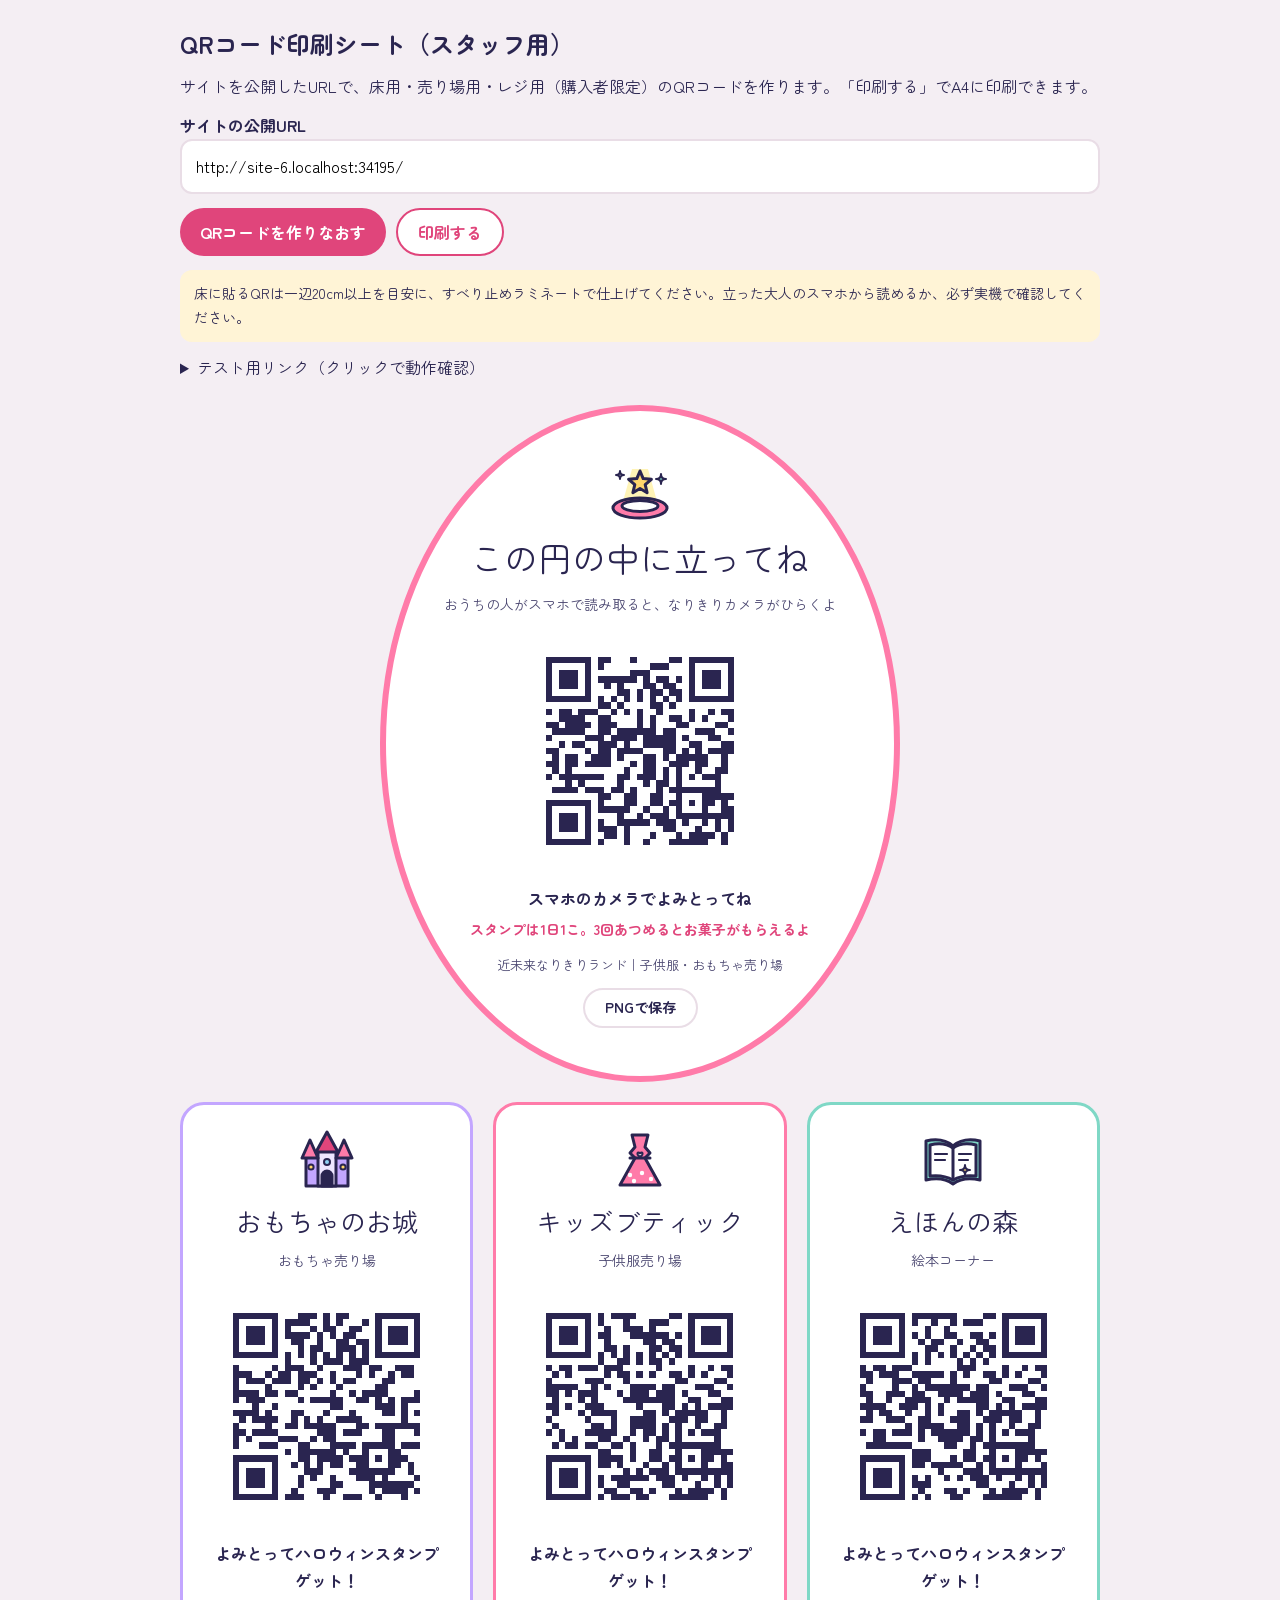
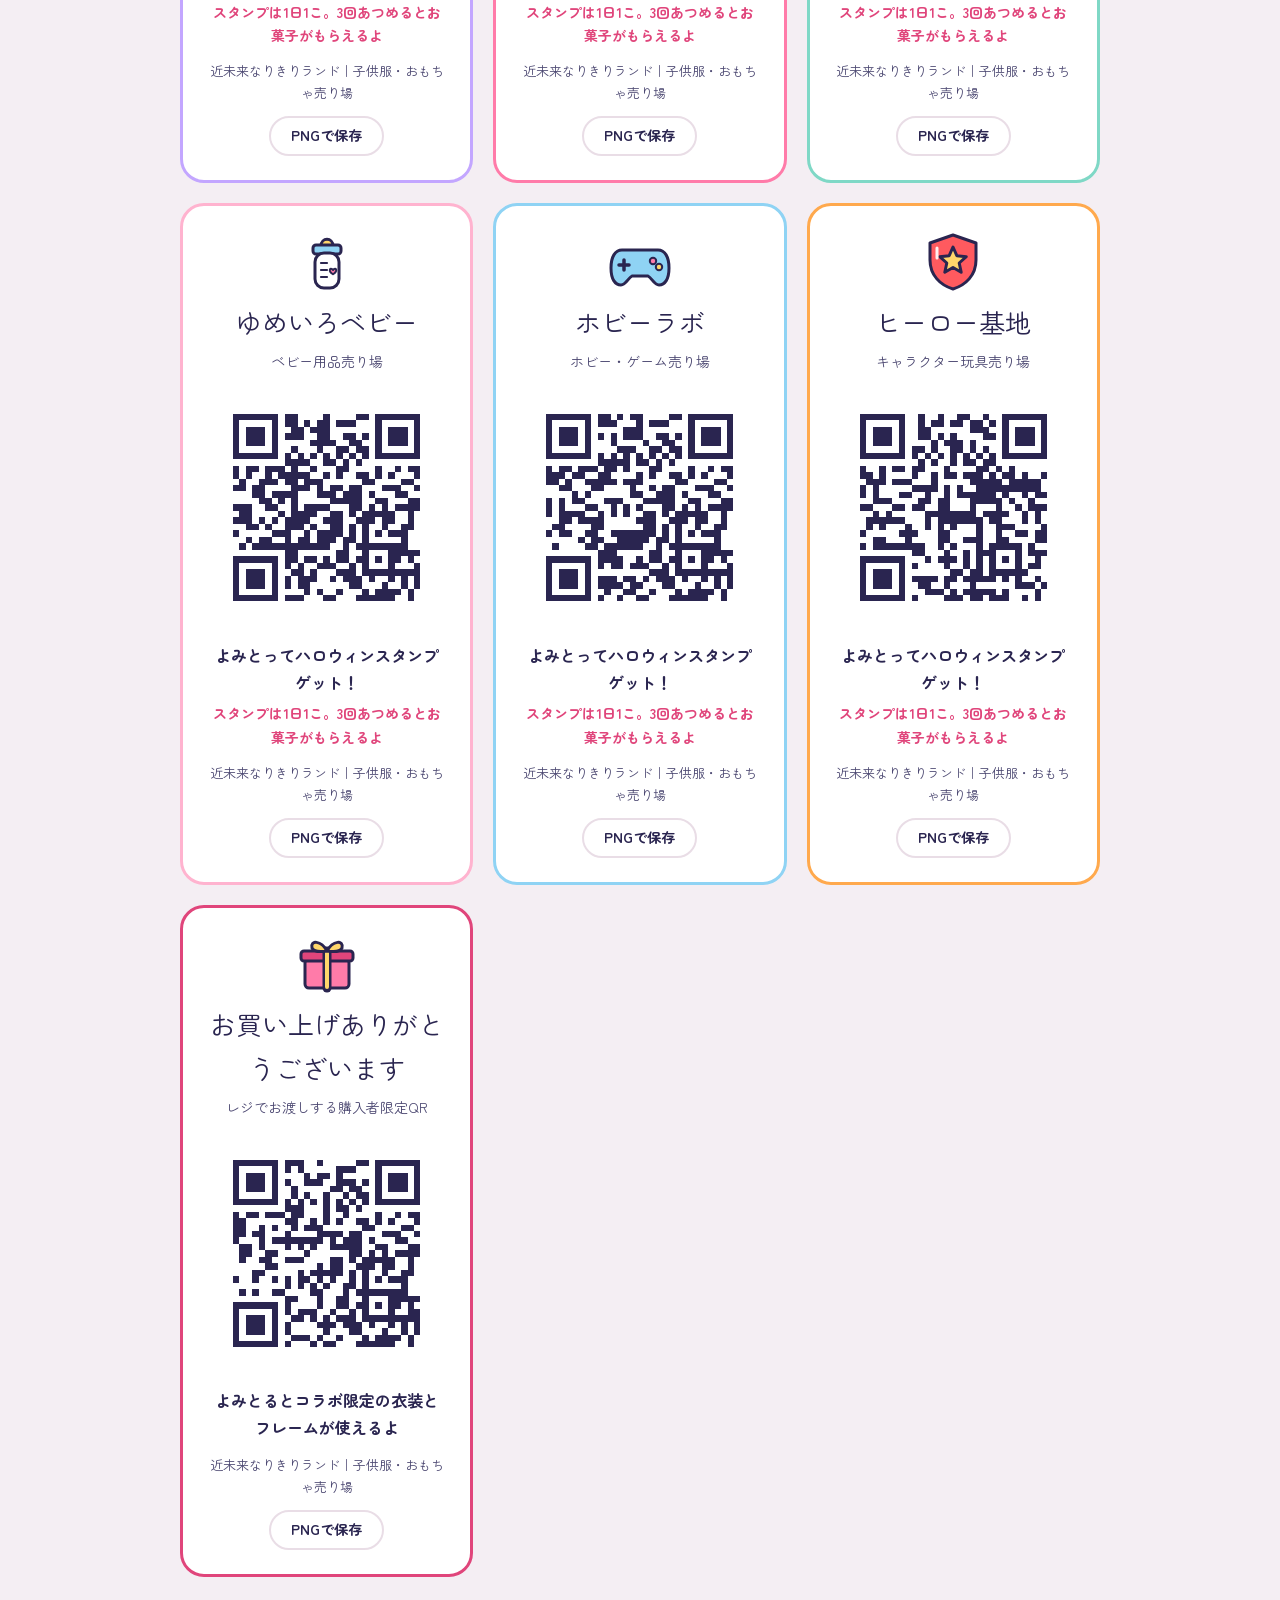
==== commit 9fceec74: "Add files via upload" ====
--- a/qr.html
+++ b/qr.html
@@ -2713,8 +2713,7 @@
   try {
     const html = await (await fetch('./index.html', { cache: 'no-store' })).text();
     const doc = new DOMParser().parseFromString(html, 'text/html');
-    const src = doc.getElementById('nrl-config').textContent;
-    (0, eval)(src);
+    (0, eval)(doc.getElementById('nrl-config').textContent);
   } catch (e) {
     document.getElementById('sheet').innerHTML = '<p style="padding:20px">index.html の設定を読み込めませんでした。qr.html と index.html を同じ場所に置き、公開URLで開いてください。</p>';
     return;
